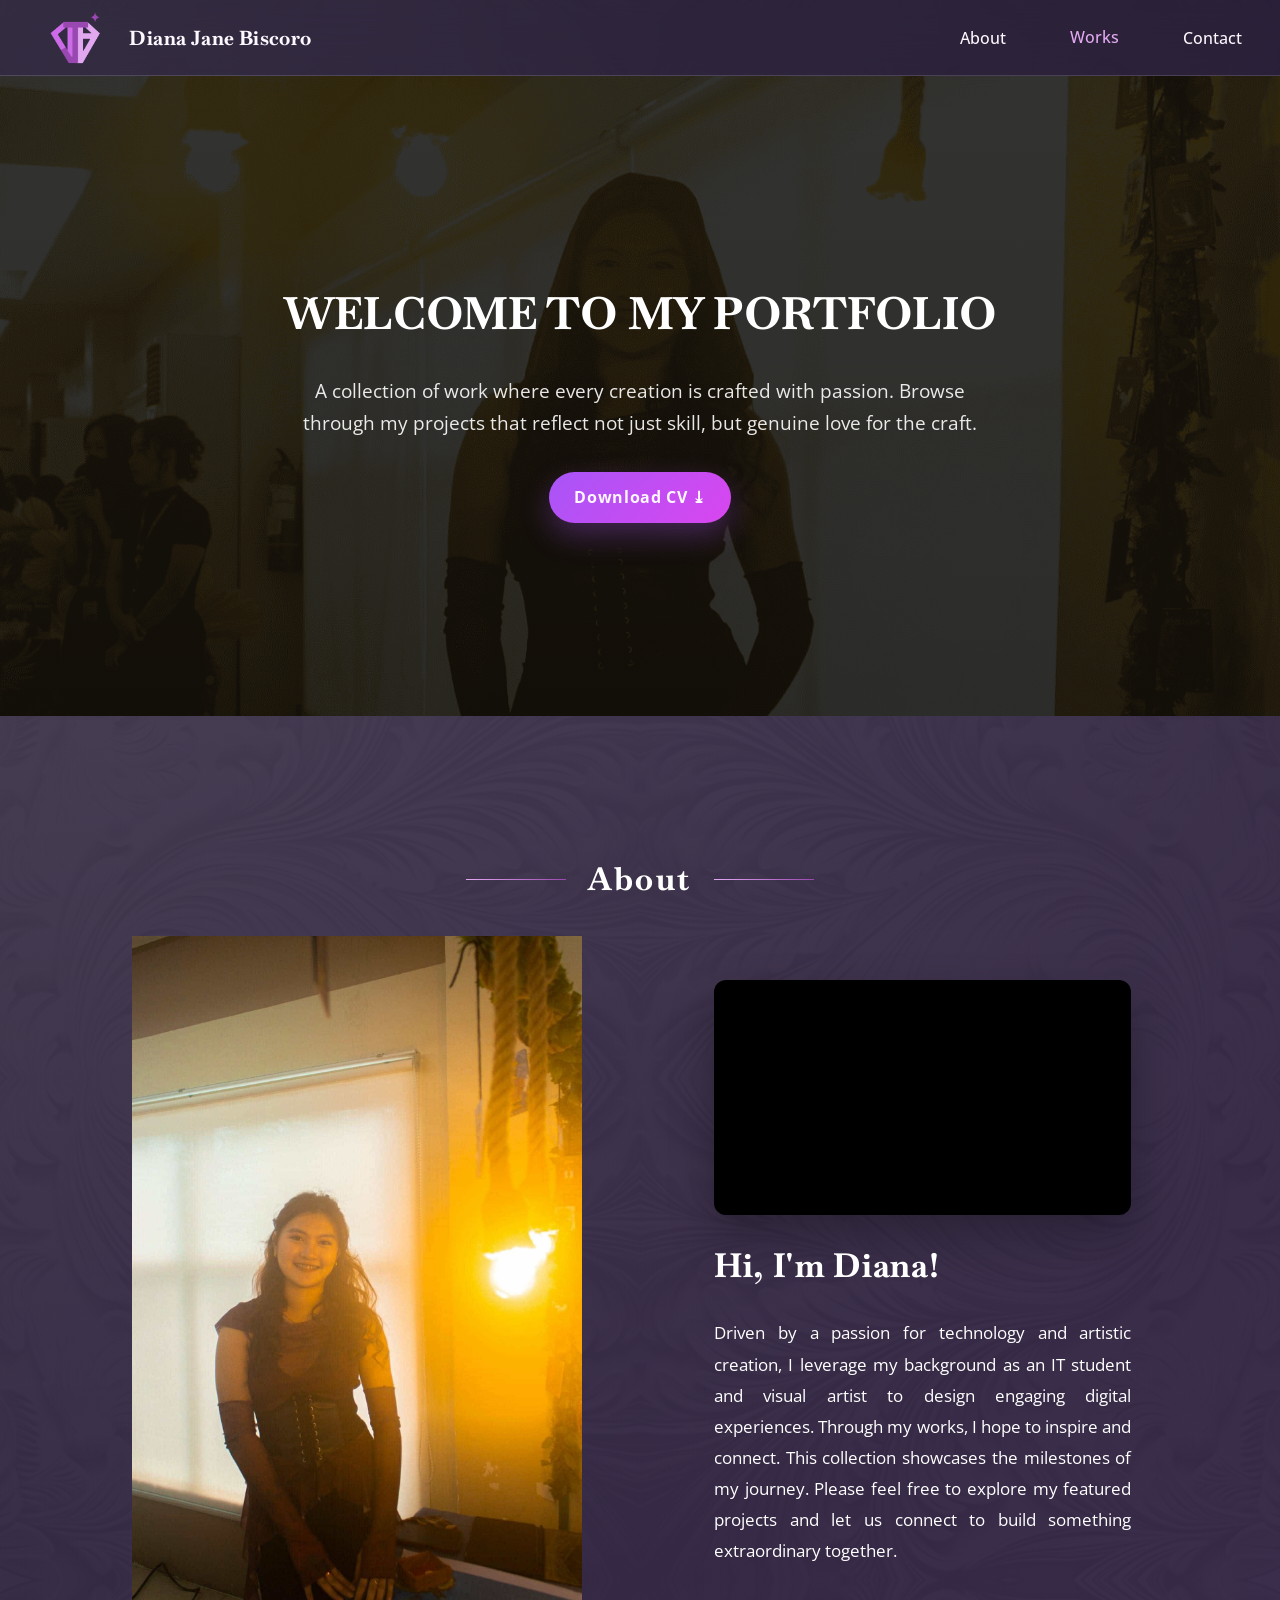
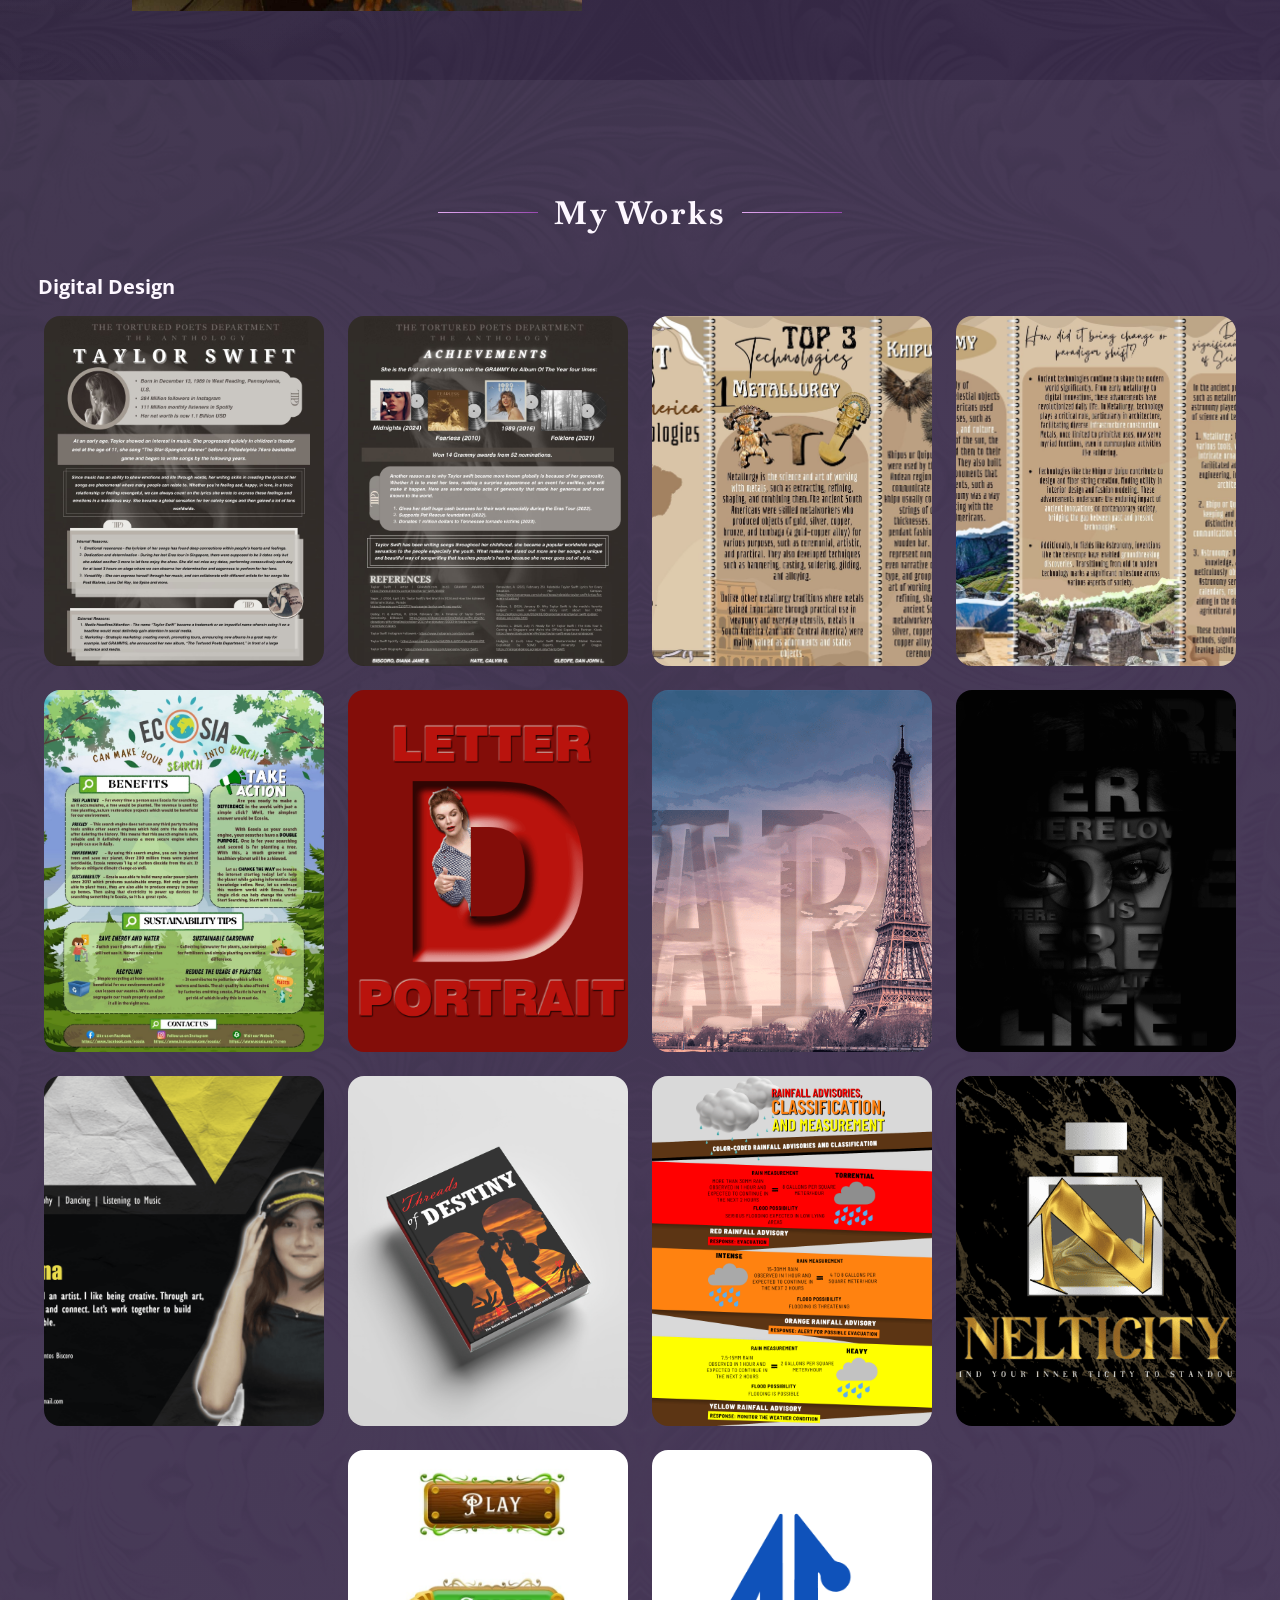
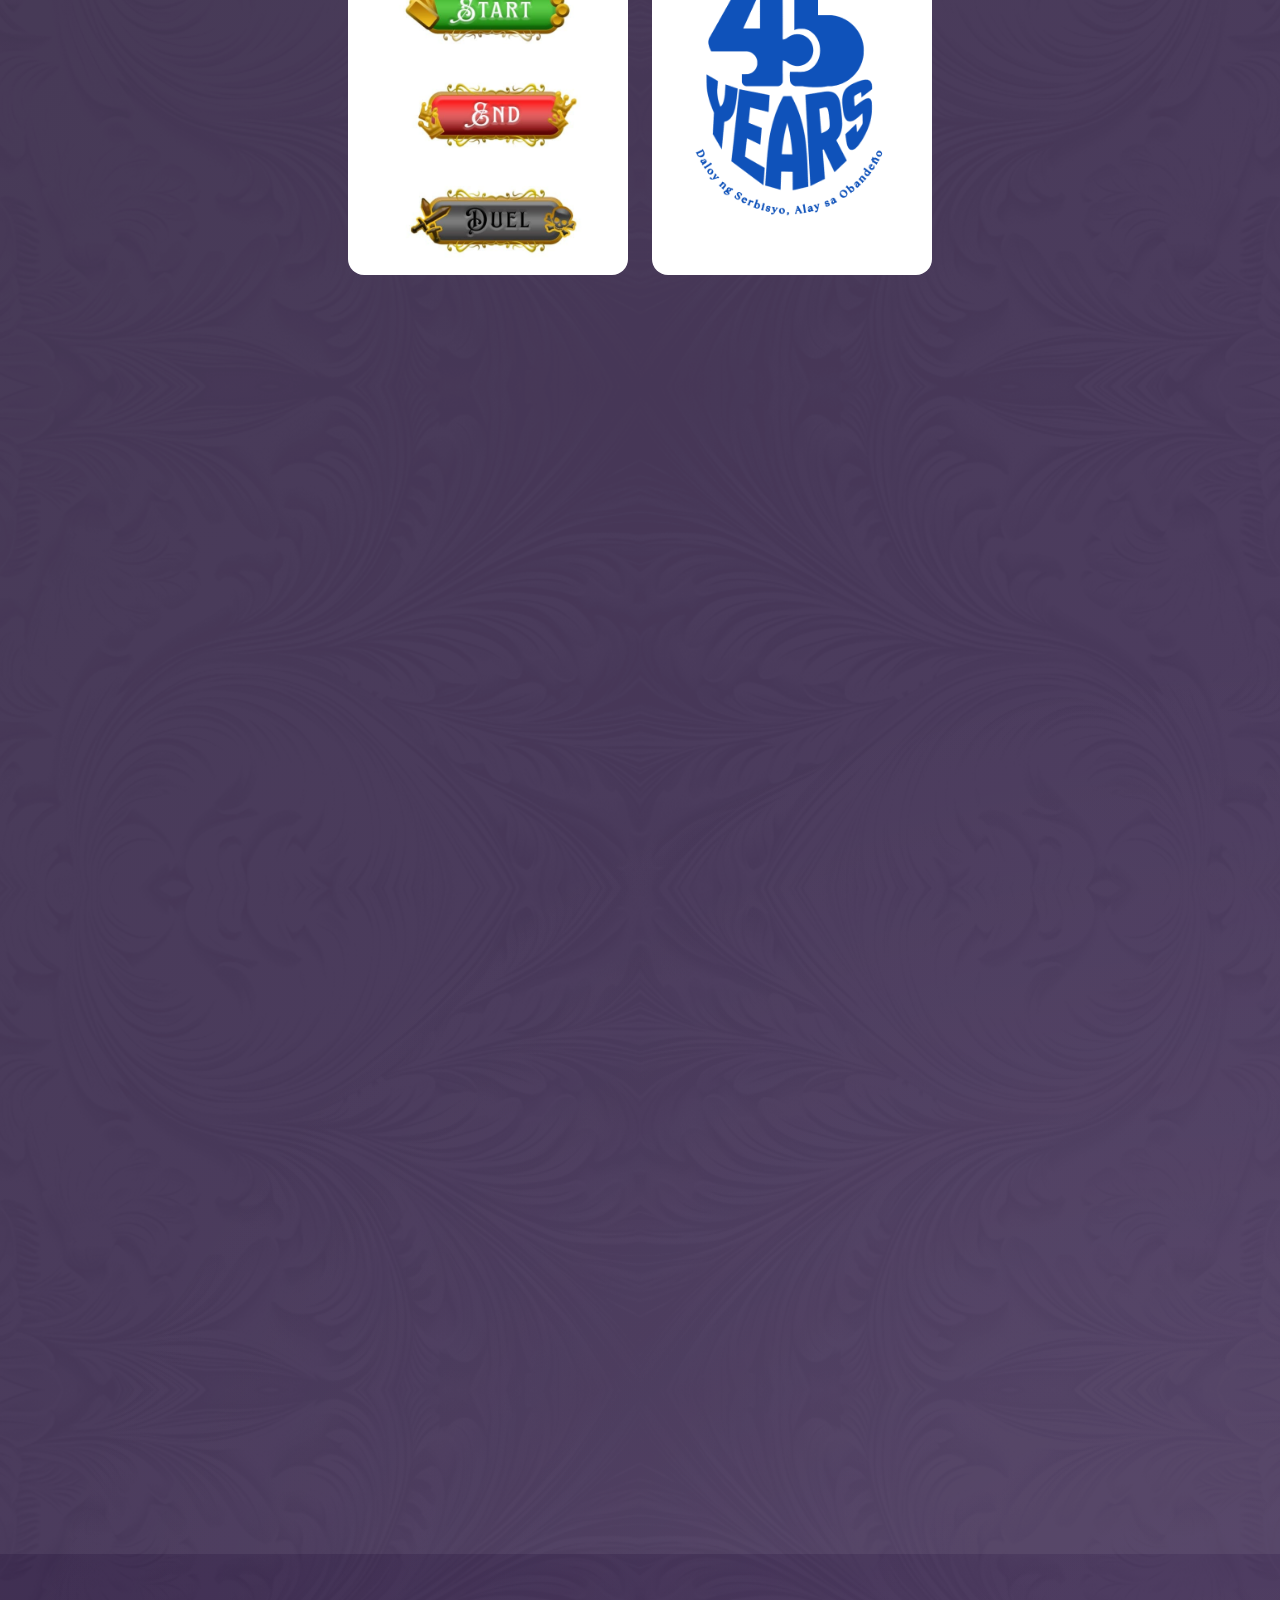
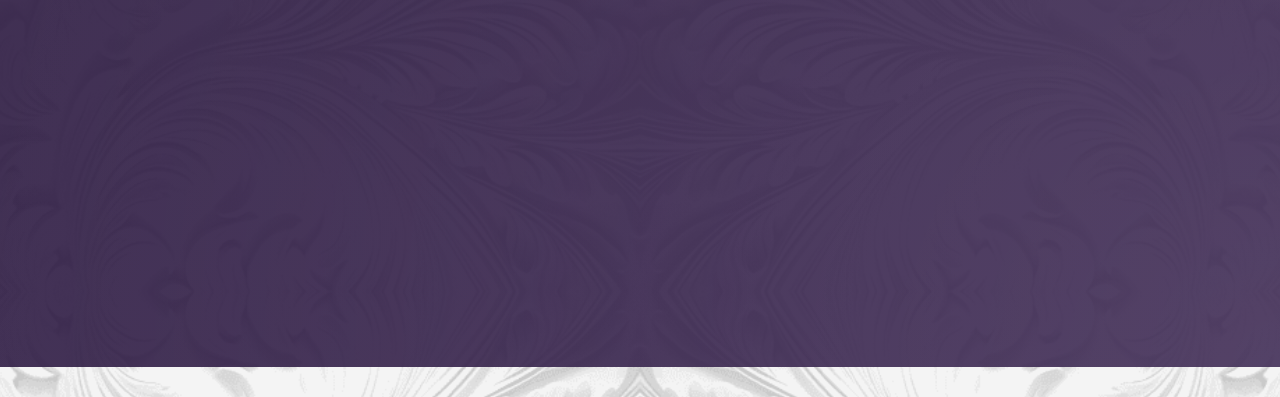
==== index.html @ dc304353 "Publish portfolio website" ====
<!DOCTYPE html>
<html lang="en">
<head>
    <meta charset="UTF-8">
    <meta name="viewport" content="width=device-width, initial-scale=1.0">
    <title>Diana Jane Biscoro | Portfolio</title>
    <link rel="icon" type="image/png" href="image/logo1.png">
    <link rel="stylesheet" href="style.css">
</head>
<body>
    <div class="page-shell" id="top">
        <header class="site-header">
            <div class="brand-wrap">
                <div class="brand-logo">
                    <img src="image/logo1.png" alt="Diana Jane Biscoro">
                </div>
                <div>
                    <div class="brand-name">Diana Jane Biscoro</div>
                </div>
            </div>
            <nav class="site-nav">
                <a href="#about" class="active">About</a>
                <a href="#works">Works</a>
                <a href="#contact">Contact</a>
            </nav>
        </header>

        <main>
            <section class="main reveal" id="home">
                <div class="main-overlay"></div>
                <div class="main-grid">
                    <div class="main-text">
                        <h2>WELCOME TO MY PORTFOLIO</h2>
                        <p>A collection of work where every creation is crafted with passion. Browse through my projects that reflect not just skill, but genuine love for the craft.</p>
                        <a class="cv-button" href="Biscoro_CV.pdf" target="_blank" rel="noopener noreferrer" download>
                            Download CV ⤓
                        </a>
                    </div>
                </div>
            </section>

            <section class="video-feature" aria-label="Featured video" id="about">
                <div class="section-header reveal">
                    <span class="small-line"></span>
                    <h2>About</h2>
                    <span class="small-line"></span>
                </div>

                <div class="about-grid">
                    <div class="about-photo-panel">
                        <img src="image/main.jpg" alt="Diana Jane Biscoro portrait" class="about-portrait reveal">
                    </div>

                    <div class="about-right-panel">
                        <div class="video-wrap reveal">
                            <iframe
                                src="https://www.youtube.com/embed/EqQgEdXjDkQ?si=1Q1gYx9m8xD9JQ5U"
                                title="Featured video"
                                frameborder="0"
                                allow="accelerometer; autoplay; clipboard-write; encrypted-media; gyroscope; picture-in-picture; web-share"
                                referrerpolicy="strict-origin-when-cross-origin"
                                allowfullscreen>
                            </iframe>
                        </div>
                        <h1 class="reveal">Hi, I'm Diana!</h1>
                        <p class="reveal">Driven by a passion for technology and artistic creation, I leverage my background as an IT student and visual artist to design engaging digital experiences. Through my works, I hope to inspire and connect. This collection showcases the milestones of my journey. Please feel free to explore my featured projects and let us connect to build something extraordinary together.</p>
                    </div>
                </div>
            </section>

            <section class="works" id="works">
                <div class="section-header reveal">
                    <span class="small-line"></span>
                    <h2>My Works</h2>
                    <span class="small-line"></span>
                </div>

                <div class="work-category reveal">
                    <div class="category-title">Digital Design</div>
                    <div class="work-grid digital-design-grid">
                        <div class="work-card"><img src="image/gd1.jpg" alt="Digital design project 1" class="portfolio-image"></div>
                        <div class="work-card"><img src="image/gd1.1.jpg" alt="Digital design project 2" class="portfolio-image"></div>
                        <div class="work-card"><img src="image/gd2.jpg" alt="Digital design project 3" class="portfolio-image"></div>
                        <div class="work-card"><img src="image/gd2.1.jpg" alt="Digital design project 4" class="portfolio-image"></div>
                        <div class="work-card"><img src="image/gd3.jpg" alt="Digital design project 5" class="portfolio-image"></div>
                        <div class="work-card"><img src="image/da1.png" alt="Digital design project 6" class="portfolio-image"></div>
                        <div class="work-card"><img src="image/da2.png" alt="Digital design project 7" class="portfolio-image"></div>
                        <div class="work-card"><img src="image/da3.png" alt="Digital design project 8" class="portfolio-image"></div>
                        <div class="work-card"><img src="image/da4.png" alt="Digital design project 9" class="portfolio-image"></div>
                        <div class="work-card"><img src="image/da5.jpg" alt="Digital design project 10" class="portfolio-image"></div>
                        <div class="work-card"><img src="image/dd1.png" alt="Digital design project 10" class="portfolio-image"></div>
                        <div class="work-card"><img src="image/dd2.png" alt="Digital design project 10" class="portfolio-image"></div>
                        <div class="work-card"><img src="image/dd3.jpg" alt="Digital design project 10" class="portfolio-image"></div>
                        <div class="work-card"><img src="image/dd3.1.png" alt="Digital design project 10" class="portfolio-image"></div>
                    </div>
                </div>

                <div class="work-category reveal">
                    <div class="category-title">Digital Drawings</div>
                    <div class="work-grid web-grid">
                            <div class="work-card"><img src="image/dd4.png" alt="Digital drawing 5" class="portfolio-image"></div>
                            <div class="work-card"><img src="image/dd5.png" alt="Digital drawing 6" class="portfolio-image"></div>
                            <div class="work-card"><img src="image/dd6.png" alt="Digital drawing 7" class="portfolio-image"></div>
                    </div>
                </div>

                <div class="work-category reveal">
                    <div class="category-title">3D Modeling</div>
                    <div class="work-grid web-grid">
                        <div class="work-card">
                            <img src="image/3d1.jpg" alt="3D Project 1" class="portfolio-image">
                        </div>
                        <div class="work-card">
                            <img src="image/3d2.jpg" alt="3D Project 2" class="portfolio-image">
                        </div>
                        <div class="work-card">
                            <img src="image/3d3.jpg" alt="3D Project 3" class="portfolio-image">
                        </div>
                        <div class="work-card">
                            <img src="image/3d4.jpg" alt="3D Project 4" class="portfolio-image">
                        </div>
                    </div>
                </div>

                <div class="work-category reveal">
                    <div class="category-title">Web Development</div>
                    <div class="work-grid web-grid web-project-grid">
                        <div class="work-card">
                            <img src="image/wp1.png" alt="Web Project 1" class="portfolio-image">
                        </div>
                        <div class="work-card">
                            <img src="image/wp2.png" alt="Web Project 2" class="portfolio-image">
                        </div>
                        <div class="work-card">
                            <img src="image/wp3.png" alt="Web Project 3" class="portfolio-image">
                        </div>
                    </div>
                </div>
            </section>

            <section class="contact reveal" id="contact">
                <div class="section-header reveal">
                    <span class="small-line"></span>
                    <h2>Contact Me</h2>
                    <span class="small-line"></span>
                </div>
                <p class="contact-intro">Let's collaborate! Reach out and tell me about your vision.</p>
                <div class="social-row">
                    <div class="social-links" aria-label="Social links">
                        <a class="social-link facebook" href="https://www.facebook.com/djane.b.04/" target="_blank" rel="noopener noreferrer">
                            <span class="social-mark" aria-hidden="true">f</span>
                            <span>Facebook</span>
                        </a>
                        <a class="social-link gmail" href="mailto:dianabiscoro11@gmail.com">
                            <img src="image/email-icon.png" alt="">
                            <span>Gmail</span>
                        </a>
                        <a class="social-link linkedin" href="https://www.linkedin.com/in/dianabiscoro11/" target="_blank" rel="noopener noreferrer">
                            <img src="image/linkedin-icon.png" alt="">
                            <span>LinkedIn</span>
                        </a>
                    </div>
                    <a href="#top" class="logo-top-link" aria-label="Back to top">
                        <img src="image/logo2.png" alt="Diana Jane Biscoro">
                    </a>
                </div>
                <footer class="site-footer">Diana Jane Biscoro © 2026</footer>
            </section>
        </main>
    </div>
    <!-- Lightbox modal for project images -->
    <div id="lightbox" class="lightbox" aria-hidden="true">
        <div class="lightbox-backdrop" data-dismiss></div>
        <div class="lightbox-content" role="dialog" aria-modal="true">
            <button class="lightbox-close" aria-label="Close">×</button>
            <div class="lightbox-slides">
                <img src="image/gd1.jpg" id="lightbox-img" class="lightbox-img" alt="Graphic">
            </div>
        </div>
    </div>

    <script src="script.js"></script>
    </body>
</html>
---- style.css ----
@import url('https://fonts.googleapis.com/css2?family=Baskervville:wght@400;700&family=Open+Sans:wght@400;500;600;700&display=swap');

:root {
    --text: #fdf7ff;
    --muted: #e6d8f9;
    --accent: #a855f7;
    --accent-2: #d946ef;
    --purple-light: #e2a9f1;
    --purple-mid: #9948b0;
    --border: rgba(255, 255, 255, 0.14);
}

* {
    box-sizing: border-box;
    margin: 0;
    padding: 0;
}

html {
    font-family: 'Open Sans', 'Segoe UI', sans-serif;
}

body {
    background:
        radial-gradient(circle at top left, rgba(255,255,255,0.14), transparent 32%),
        radial-gradient(circle at bottom right, rgba(255,255,255,0.08), transparent 25%),
        linear-gradient(135deg, rgba(28,17,45,0.76), rgba(56,32,82,0.8)),
        linear-gradient(rgba(0,0,0,0.5), rgba(0,0,0,0.5)),
        url('image/bg_texture_seamless.png') center center / 140% auto;
    background-repeat: no-repeat, no-repeat, no-repeat, no-repeat, repeat;
    color: var(--text);
    width: 100%;
    min-height: 100vh;
    overflow-x: hidden;
    scroll-behavior: smooth;
}

h1, h2, h3, h4, h5, h6,
.brand-name {
    font-family: 'Baskervville', Georgia, serif;
}

.reveal {
    opacity: 0;
    transform: translateY(32px);
    transition: opacity 0.8s ease, transform 0.8s ease;
}

.reveal.visible {
    opacity: 1;
    transform: translateY(0);
}

header.site-header {
    display: flex;
    justify-content: space-between;
    align-items: center;
    width: 100%;
    padding: 0 3%;
    position: sticky;
    top: 0;
    z-index: 10;
    background: rgba(20, 13, 36, 0.45);
    backdrop-filter: blur(16px);
    border-bottom: 1px solid var(--border);
}

.brand-wrap {
    display: flex;
    align-items: center;
    gap: 16px;
    padding: 0;
}

.brand-logo {
    width: 75px;
    height: 75px;
    overflow: hidden;
    display: grid;
    place-items: center;
}

.brand-logo img {
    width: 100%;
    height: 100%;
    object-fit: cover;
    display: block;
}

.brand-name {
    font-size: 1.25rem;
    letter-spacing: 0.02em;
    font-weight: 700;
}

.site-nav {
    display: flex;
    align-items: center;
    gap: 4rem;
}

.site-nav a {
    color: var(--text);
    text-decoration: none;
    font-weight: 500;
    transition: color 0.25s ease, transform 0.25s ease;
}

.site-nav a.active,
.site-nav a:hover,
.site-nav a:focus-visible {
    color: var(--purple-light);
    transform: translateY(-1px);
}

.page-shell {
    width: 100%;
    max-width: 1920px;
    min-height: 1400px;
    margin: 0 auto;
}

.main {
    position: relative;
    min-height: 640px;
    display: flex;
    align-items: center;
    justify-content: center;
    background:
        linear-gradient(rgba(0, 0, 0, 0.38), rgba(0, 0, 0, 0.46)),
        url('image/bg.png') center center / cover no-repeat;
    border: none;
    box-shadow: none;
    overflow: hidden;
}

.main-overlay {
    position: absolute;
    inset: 0;
    background: rgba(0, 0, 0, 0.18);
}

.main-grid {
    position: relative;
    z-index: 1;
    display: grid;
    width: min(100%, 1200px);
    min-height: 640px;
    grid-template-columns: 1fr;
    align-items: center;
    justify-items: center;
    text-align: center;
    padding: 2rem 1.5rem;
}

.main-text {
    position: relative;
    z-index: 1;
    width: min(100%, 900px);
    text-align: center;
}

.main-text h2 {
    font-size: clamp(2.5rem, 3.5vw, 5rem);
    line-height: 2;
    margin: 0;
    color: #ffffff;
    font-weight: 700;
}

.main-text p {
    width: min(100%, 720px);
    font-size: 1.2rem;
    margin: 1rem auto 2rem;
    padding: 0;
    line-height: 1.7;
    text-align: center;
    color: rgba(255,255,255,0.9);
}

.cv-button {
    display: inline-block;
    margin: 0 auto 0;
    padding: 0.9rem 1.6rem;
    border-radius: 999px;
    background: linear-gradient(135deg, var(--accent), var(--accent-2));
    color: var(--text);
    font-weight: 700;
    text-decoration: none;
    letter-spacing: 0.04em;
    box-shadow: 0 12px 30px rgba(168, 85, 247, 0.32);
    transition: transform 0.25s ease, box-shadow 0.25s ease;
}

.cv-button:hover {
    transform: translateY(-2px);
    box-shadow: 0 16px 35px rgba(168, 85, 247, 0.42);
}

.works {
    width: 100%;
    margin: 0;
    padding: 0 clamp(1.5rem, 3vw, 3rem) 3rem;
    background: rgba(255, 255, 255, 0.06);
}

.section-header {
    display: flex;
    align-items: center;
    justify-content: center;
    gap: 16px;
    margin-bottom: 2.5rem;
    padding-top: 7rem;
}

.section-header h2 {
    font-size: 2rem;
    letter-spacing: 0.08em;
}

.small-line {
    display: block;
    width: 100px;
    height: 1px;
    background: linear-gradient(90deg, var(--purple-light), var(--purple-mid));
}

.work-category {
    margin-bottom: 2.75rem;
}

.category-title {
    margin-bottom: 1rem;
    font-size: 1.25rem;
    font-weight: 700;
    color: var(--text);
}

.work-grid {
    display: flex;
    gap: 1rem;
}

.web-grid {
    justify-content: center;
}

.web-project-grid .work-card {
    flex-basis: min(350px, max(320px, 28vw));
    min-height: 197px;
}

.digital-design-grid {
    display: flex;
    flex-wrap: wrap;
    justify-content: center;
    gap: 1.5rem;
    width: min(100%, 1200px);
    margin-inline: auto;
}

.digital-design-grid .work-card {
    flex: 0 1 280px;
    min-height: 158px;
}

.work-card {
    flex: 0 0 min(320px, 78vw);
    min-height: 180px;
    border-radius: 0;
    padding: 0;
    background: transparent;
    border: none;
    color: var(--text);
    display: grid;
    place-items: center;
    text-align: center;
    font-weight: 600;
    overflow: hidden;
    transition: filter 0.25s ease;
}

.work-card:hover {
    filter: drop-shadow(0 10px 16px rgba(0, 0, 0, 0.38));
}

.video-feature {
    width: 100%;
    padding: 2rem clamp(1.25rem, 3vw, 3rem) 4rem;
    background: transparent;
    color: #fff;
    display: flex;
    flex-direction: column;
    align-items: center;
    justify-content: center;
}

.video-feature .section-header {
    display: flex;
    align-items: center;
    justify-content: center;
    gap: 22px;
    width: min(90%, 1200px);
    margin: 0 auto 2rem;
    text-align: center;
}

.video-feature .section-header h2 {
    font-size: 2rem;
    letter-spacing: 0.08em;
    line-height: 1.2;
    margin: 0;
    color: #ffffff;
    font-weight: 700;
}

.video-feature .small-line {
    display: block;
    width: 100px;
    height: 1px;
    background: linear-gradient(90deg, var(--purple-light), var(--purple-mid));
}

.about-grid {
    display: grid;
    grid-template-columns: minmax(200px, 0.9fr) minmax(200px, 0.9fr);
    gap: 3rem;
    width: min(90%, 1200px);
    align-items: center;
}

.about-photo-panel {
    display: flex;
    justify-content: center;
    align-items: center;
}

.about-portrait {
    display: block;
    width: min(100%, 450px);
    height: auto;
    margin: 0;
    border-radius: 0;
    object-fit: cover;
    box-shadow: none;
    transition: filter 0.25s ease;
}

.about-portrait:hover {
    filter: drop-shadow(0 10px 16px rgba(0, 0, 0, 0.38));
}

.about-right-panel {
    padding: 50px;
    display: flex;
    flex-direction: column;
    gap: 2rem;
}

.about-right-panel h1 {
    font-size: clamp(2rem, 2.6vw, 3rem);
    line-height: 1.15;
    margin: 0;
    color: #fff;
    font-weight: 700;
    letter-spacing: 0.02em;
}

.about-right-panel p {
    font-size: 1.08rem;
    line-height: 1.8;
    color: #fff;
    margin: 0;
    text-align: justify;
}

.video-wrap {
    position: relative;
    margin: 0;
    aspect-ratio: 16 / 9;
    border-radius: 12px;
    overflow: hidden;
    background: #000;
    box-shadow: 0 20px 45px rgba(0, 0, 0, 0.28);
    transition: transform 0.35s ease, box-shadow 0.35s ease, opacity 0.8s ease;
}

.video-wrap:hover {
    transform: translateY(-3px) scale(1.01);
    box-shadow: 0 24px 50px rgba(0, 0, 0, 0.35);
}

.video-wrap iframe {
    width: 100%;
    height: 100%;
    border: 0;
    display: block;
}

.portfolio-image {
    width: 100%;
    height: 100%;
    object-fit: cover;
    display: block;
    border-radius: 16px;
    cursor: pointer;
    transition: transform 0.2s ease, filter 0.2s ease;
}

.portfolio-image:hover {
    transform: scale(1.02);
    filter: brightness(1.05);
}

/* Lightbox / Modal styles */
.lightbox {
    position: fixed;
    inset: 0;
    display: none;
    align-items: center;
    justify-content: center;
    z-index: 9999;
}
.lightbox.open { display: flex; }
.lightbox-backdrop {
    position: absolute;
    inset: 0;
    background: rgba(0,0,0,0.7);
}
.lightbox-content {
    position: relative;
    width: min(1000px, 92%);
    max-height: 90vh;
    background: transparent;
    display: flex;
    align-items: center;
}
.lightbox-slides {
    overflow: hidden;
    width: 100%;
    display: flex;
    align-items: center;
    justify-content: center;
}
.lightbox-img {
    width: 100%;
    max-height: 80vh;
    object-fit: contain;
    border-radius: 12px;
    background: #111;
}
.lightbox-close {
    position: relative;
    z-index: 2;
    background: rgba(255,255,255,0.06);
    color: #fff;
    border: none;
    padding: 8px 12px;
    border-radius: 8px;
    cursor: pointer;
    font-size: 1.25rem;
}
.lightbox-close { position: absolute; top: -40px; right: 0; }

.contact {
    margin: 0 3rem 3rem;
    padding: 0 15px;
}

.contact .section-header {
    margin-bottom: 1rem;
}

.contact-intro {
    max-width: 620px;
    margin: 0 auto 2rem;
    color: var(--muted);
    font-size: 1.15rem;
    line-height: 1.6;
    text-align: center;
}

.social-row {
    display: flex;
    align-items: center;
    justify-content: space-between;
    gap: 1.25rem;
    width: min(100%, 1200px);
    margin: 0 auto 2rem;
}

.social-links {
    display: flex;
    flex: 1;
    justify-content: flex-start;
    gap: 1.25rem;
    min-width: 0;
    max-width: 900px;
}

.social-link {
    display: flex;
    flex: 1 1 0;
    align-items: center;
    justify-content: center;
    gap: 0.6rem;
    min-height: 56px;
    padding: 0.55rem 0.8rem;
    border: 2px solid transparent;
    border-radius: 14px;
    font-size: 0.95rem;
    font-weight: 600;
    text-decoration: none;
    transition: transform 0.2s ease, box-shadow 0.2s ease, background-color 0.2s ease;
}

.social-link:hover,
.social-link:focus-visible {
    transform: translateY(-2px);
    box-shadow: 0 8px 20px rgba(0, 0, 0, 0.2);
}

.social-link img {
    width: 22px;
    height: 22px;
    object-fit: contain;
}

.social-link.gmail img,
.social-link.linkedin img {
    filter: brightness(0) saturate(100%) invert(72%) sepia(25%) saturate(1300%) hue-rotate(226deg) brightness(102%) contrast(96%);
}

.logo-top-link img {
    display: block;
    width: 60px;
    max-width: 60px;
    height: 60px;
    object-fit: contain;
    transform: scale(5);
    margin-bottom: 20px;
}

.logo-top-link {
    display: inline-flex;
    flex: 0 0 60px;
    align-items: center;
    justify-content: center;
    text-decoration: none;
    transition: transform 0.2s ease;
}

.logo-top-link:hover,
.logo-top-link:focus-visible {
    transform: translateY(-2px);
}

.social-mark {
    font-family: Arial, sans-serif;
    font-size: 1.5rem;
    font-weight: 700;
    line-height: 1;
}

.social-link.facebook,
.social-link.gmail,
.social-link.linkedin {
    color: var(--purple-light);
    border-color: rgba(168, 85, 247, 0.45);
    background: rgba(168, 85, 247, 0.14);
}

.site-footer {
    margin-top: 1.5rem;
    text-align: center;
    color: rgba(255,255,255,0.6);
}

@media (max-width: 768px) {
    header.site-header {
        gap: 0.75rem;
        padding: 0.35rem 1.5rem;
    }

    .brand-wrap {
        gap: 0.65rem;
    }

    .brand-logo {
        width: 64px;
        height: 64px;
    }

    .brand-name {
        font-size: 1rem;
        white-space: nowrap;
    }

    .site-nav {
        gap: clamp(0.75rem, 2vw, 1.25rem);
        margin-bottom:5px;
    }

    .site-nav a {
        font-size: 0.95rem;
    }

    .about-grid {
        width: 100%;
        grid-template-columns: minmax(0, 0.85fr) minmax(0, 1.15fr);
        gap: 1.5rem;
    }

    .about-portrait {
        width: min(100%, 360px);
    }

    .about-right-panel {
        gap: 1.5rem;
        padding: 1.25rem;
    }

    .web-grid {
        flex-wrap: wrap;
        justify-content: center;
    }

    .web-grid .work-card,
    .web-project-grid .work-card {
        flex-basis: min(320px, 46vw);
        min-height: 180px;
    }

    .contact {
        margin-right: 1.5rem;
        margin-left: 1.5rem;
    }

    .social-row {
        width: 100%;
        gap: 1rem;
    }

    .logo-top-link img {
        margin-bottom: 0;
        transform: scale(1.5);
    }
}

@media (max-width: 480px) {
    .page-shell {
        padding: 0 2%;
    }

    header.site-header {
        padding: 0 1rem;
    }

    .brand-logo {
        width: 50px;
        height: 50px;
    }

    .brand-name {
        font-size: 1rem;
    }

    .site-nav {
        gap: clamp(1.5rem, 8vw, 2rem);
    }

    .site-nav a {
        font-size: 0.9rem;
        margin-bottom:5px;
    }

    .main,
    .main-grid {
        min-height: calc(100svh - 125px);
    }

    .main-grid {
        padding: 1.5rem 1rem;
    }

    .main-text h2 {
        font-size: clamp(1.8rem, 8vw, 2.3rem);
        line-height: 1.25;
    }

    .main-text p {
        font-size: 1rem;
        line-height: 1.6;
    }

    .cv-button {
        padding: 0.75rem 1.15rem;
        font-size: 0.9rem;
    }

    .section-header {
        gap: 0.6rem;
        margin-bottom: 2rem;
        padding-top: 2.5rem;
    }

    .section-header h2,
    .video-feature .section-header h2 {
        font-size: 1.6rem;
    }

    .small-line {
        width: 48px;
    }

    .video-feature {
        padding: 1.5rem 1rem 3rem;
    }

    .video-feature .section-header {
        width: 100%;
        gap: 0.6rem;
    }

    .about-grid {
        grid-template-columns: minmax(0, 1fr);
        gap: 2rem;
    }

    .about-photo-panel {
        width: 100%;
    }

    .about-right-panel {
        gap: 1.25rem;
        padding: 0 0.25rem;
    }

    .about-right-panel h1 {
        font-size: 2rem;
    }

    .about-right-panel p {
        font-size: 1rem;
        line-height: 1.7;
        text-align: left;
    }

    .works {
        padding: 0 1rem 2rem;
    }

    .work-category {
        margin-bottom: 2rem;
    }

    .category-title {
        font-size: 1.1rem;
    }

    .digital-design-grid .work-card {
        flex-basis: min(250px, 78vw);
        min-height: 141px;
    }

    .web-grid .work-card,
    .web-project-grid .work-card {
        flex-basis: min(320px, 82vw);
        min-height: 180px;
    }

    .contact {
        margin: 0 0.75rem 2rem;
        padding: 0;
    }

    .contact-intro {
        font-size: 1rem;
    }

    .social-links {
        justify-content: center;
        gap: 0.6rem;
    }

    .social-link {
        min-height: 48px;
        padding: 0.45rem 0.55rem;
        font-size: 0.85rem;
    }

    .logo-top-link img {
        transform: scale(1.2);
    }

    .site-footer {
        font-size: 0.85rem;
    }
}
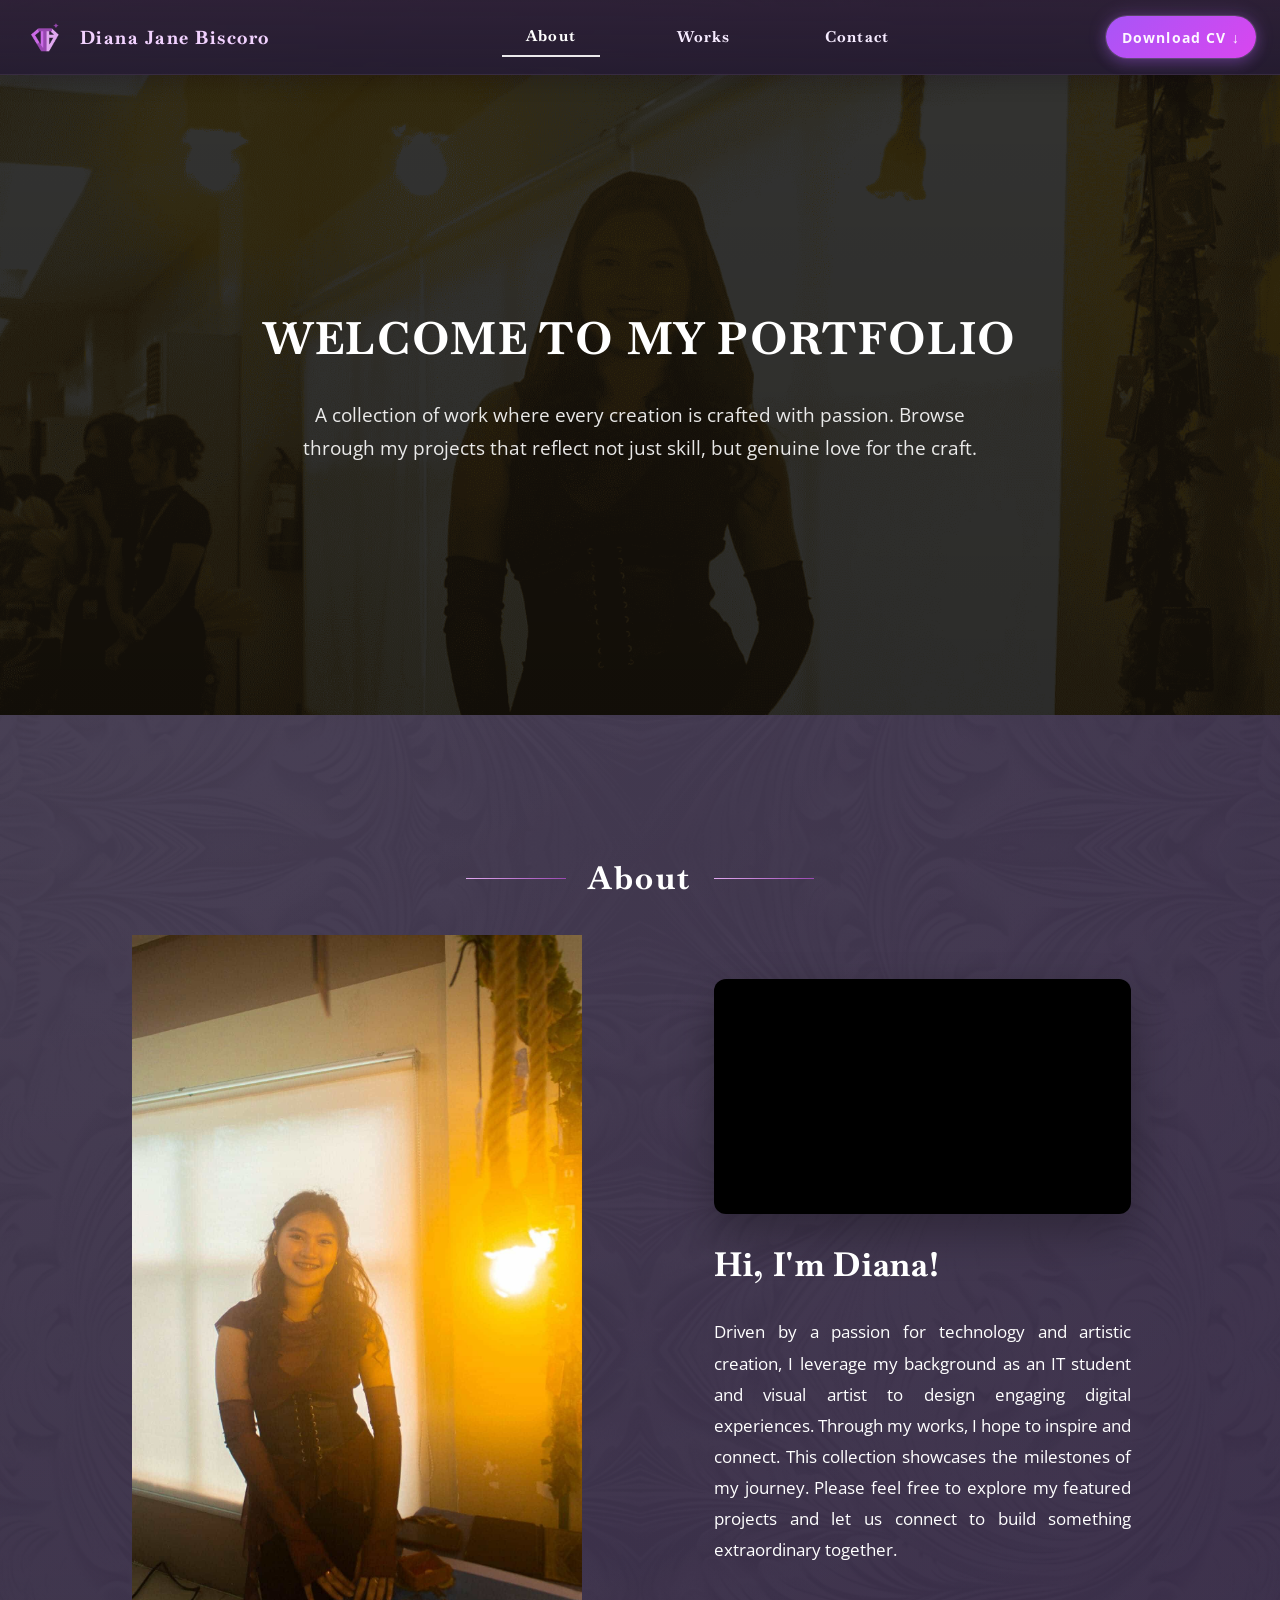
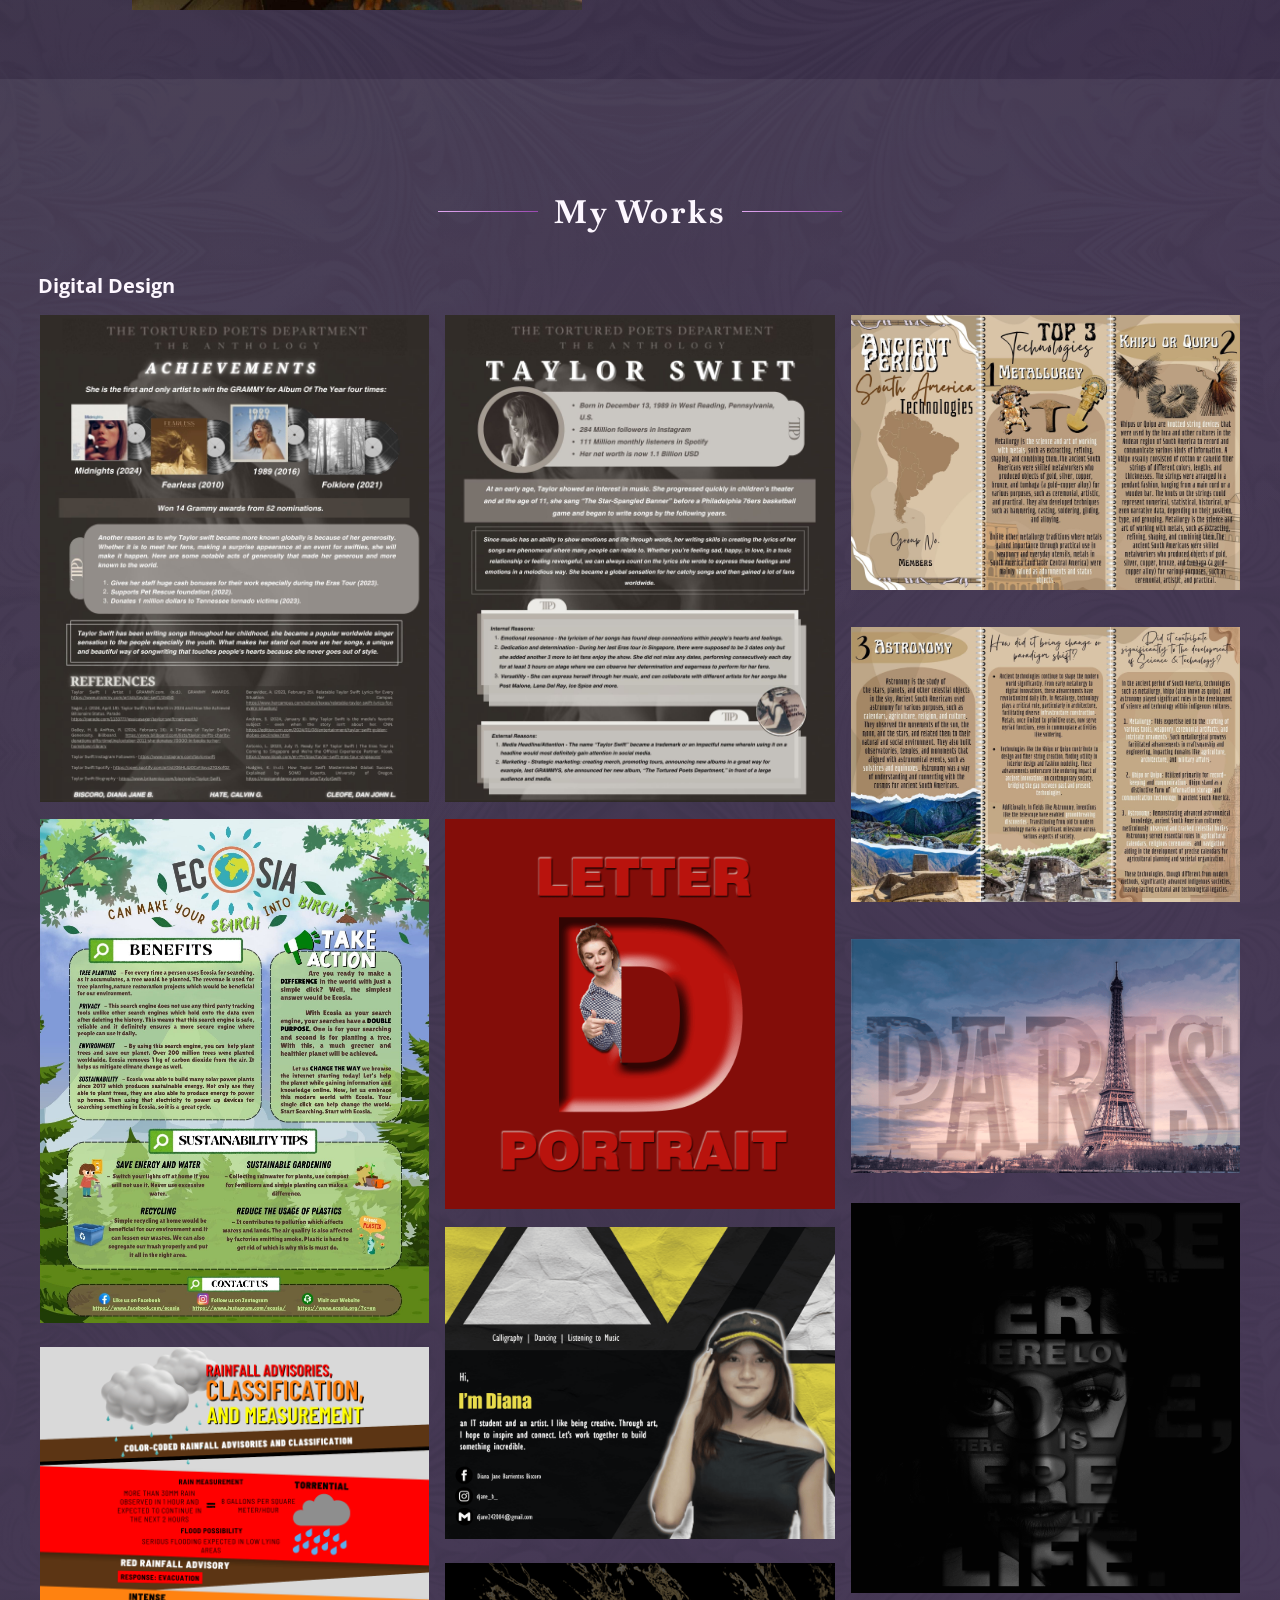
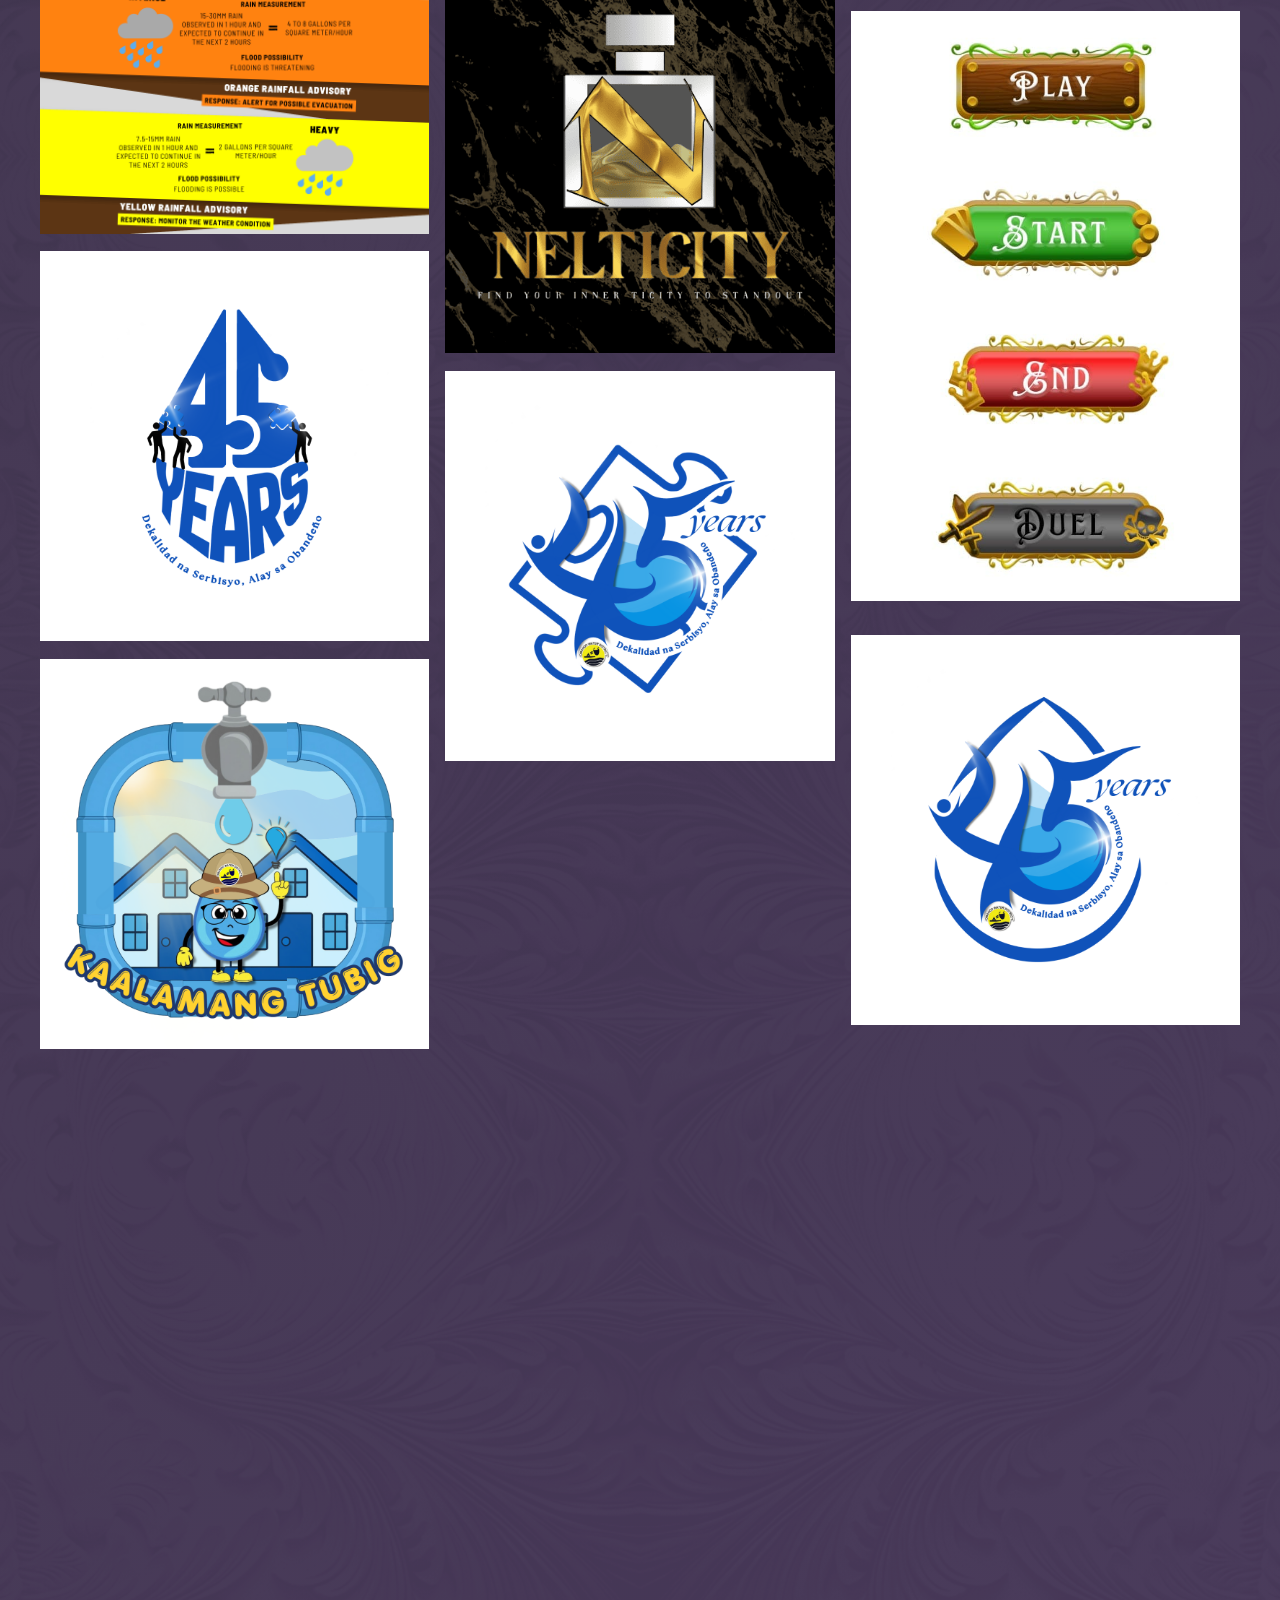
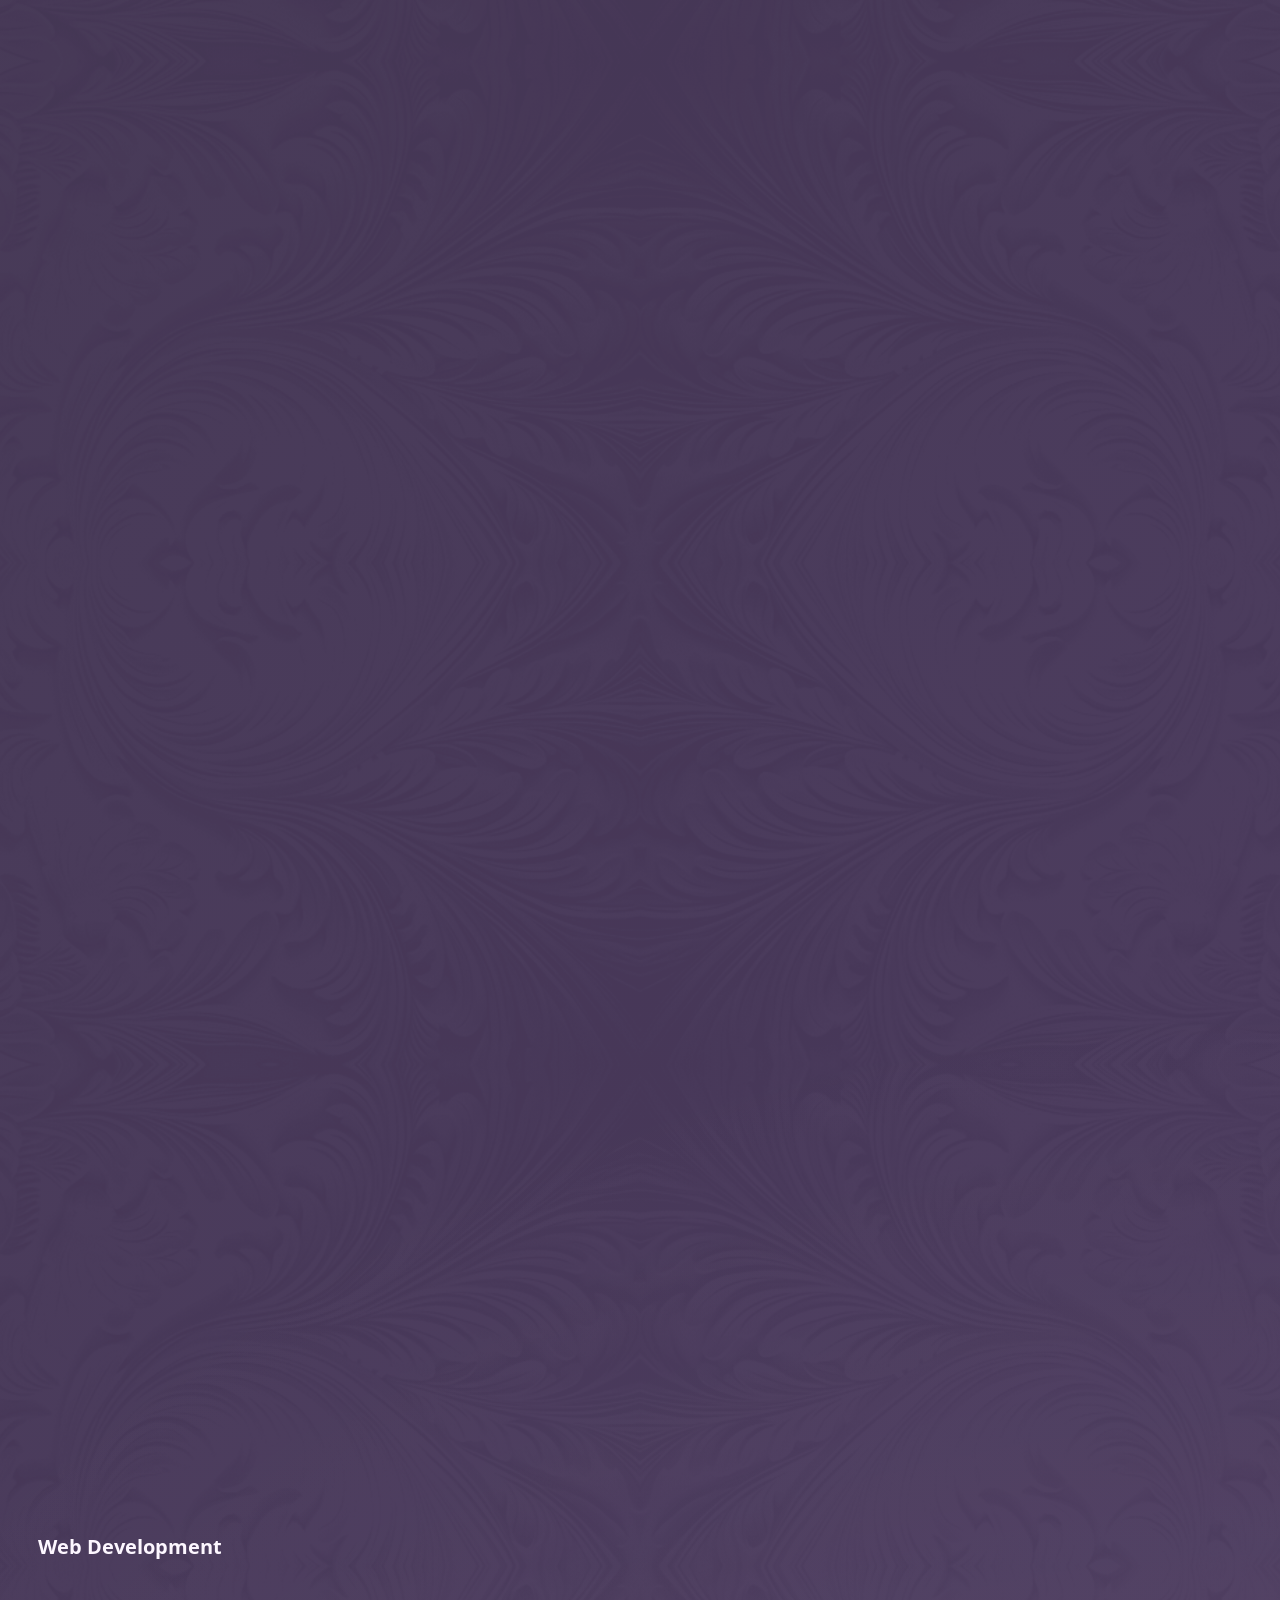
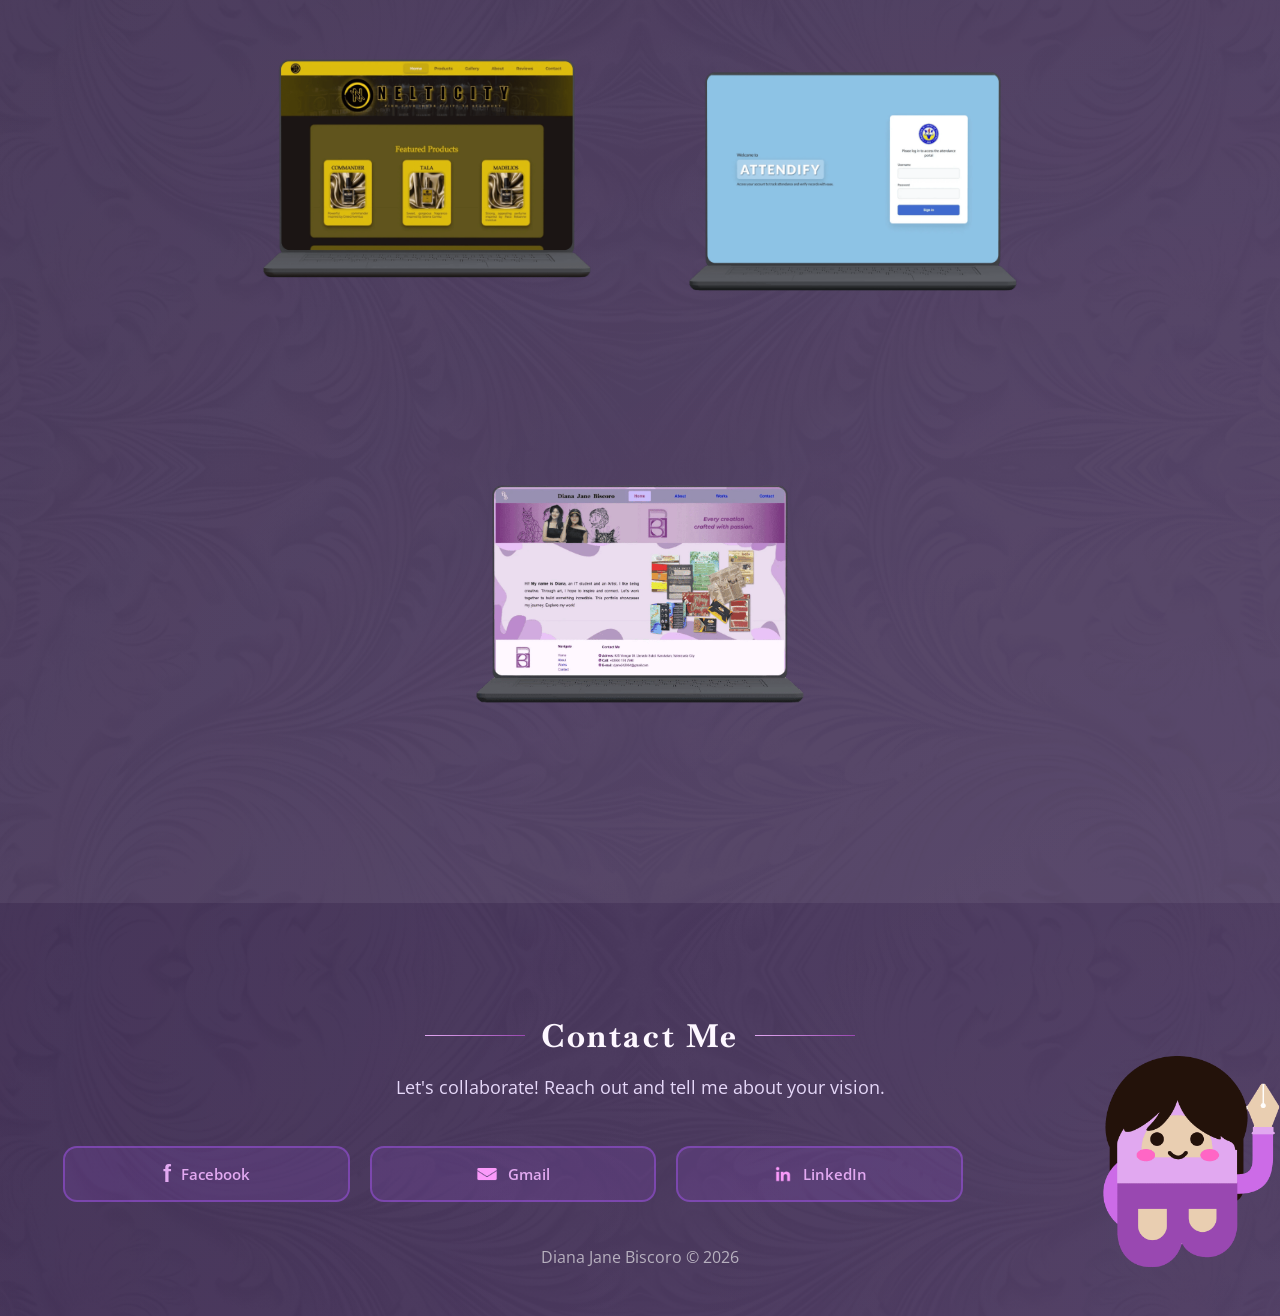
==== commit 8f93b301: "Update portfolio galleries and responsive layout" ====
--- a/index.html
+++ b/index.html
@@ -23,6 +23,9 @@
                 <a href="#works">Works</a>
                 <a href="#contact">Contact</a>
             </nav>
+            <a class="cv-button header-cv-button" href="Biscoro_CV.pdf" target="_blank" rel="noopener noreferrer" download>
+                Download CV ↓
+            </a>
         </header>
 
         <main>
@@ -32,9 +35,6 @@
                     <div class="main-text">
                         <h2>WELCOME TO MY PORTFOLIO</h2>
                         <p>A collection of work where every creation is crafted with passion. Browse through my projects that reflect not just skill, but genuine love for the craft.</p>
-                        <a class="cv-button" href="Biscoro_CV.pdf" target="_blank" rel="noopener noreferrer" download>
-                            Download CV ⤓
-                        </a>
                     </div>
                 </div>
             </section>
@@ -78,35 +78,43 @@
                 <div class="work-category reveal">
                     <div class="category-title">Digital Design</div>
                     <div class="work-grid digital-design-grid">
-                        <div class="work-card"><img src="image/gd1.jpg" alt="Digital design project 1" class="portfolio-image"></div>
-                        <div class="work-card"><img src="image/gd1.1.jpg" alt="Digital design project 2" class="portfolio-image"></div>
-                        <div class="work-card"><img src="image/gd2.jpg" alt="Digital design project 3" class="portfolio-image"></div>
-                        <div class="work-card"><img src="image/gd2.1.jpg" alt="Digital design project 4" class="portfolio-image"></div>
-                        <div class="work-card"><img src="image/gd3.jpg" alt="Digital design project 5" class="portfolio-image"></div>
-                        <div class="work-card"><img src="image/da1.png" alt="Digital design project 6" class="portfolio-image"></div>
-                        <div class="work-card"><img src="image/da2.png" alt="Digital design project 7" class="portfolio-image"></div>
-                        <div class="work-card"><img src="image/da3.png" alt="Digital design project 8" class="portfolio-image"></div>
-                        <div class="work-card"><img src="image/da4.png" alt="Digital design project 9" class="portfolio-image"></div>
-                        <div class="work-card"><img src="image/da5.jpg" alt="Digital design project 10" class="portfolio-image"></div>
-                        <div class="work-card"><img src="image/dd1.png" alt="Digital design project 10" class="portfolio-image"></div>
-                        <div class="work-card"><img src="image/dd2.png" alt="Digital design project 10" class="portfolio-image"></div>
-                        <div class="work-card"><img src="image/dd3.jpg" alt="Digital design project 10" class="portfolio-image"></div>
-                        <div class="work-card"><img src="image/dd3.1.png" alt="Digital design project 10" class="portfolio-image"></div>
+                        <div class="work-card"><img src="image/dde1.jpg" alt="Digital design project 1" class="portfolio-image"></div>
+                        <div class="work-card"><img src="image/dde2.jpg" alt="Digital design project 2" class="portfolio-image"></div>
+                        <div class="work-card"><img src="image/dde3.jpg" alt="Digital design project 3" class="portfolio-image"></div>
+                        <div class="work-card"><img src="image/dde4.jpg" alt="Digital design project 4" class="portfolio-image"></div>
+                        <div class="work-card"><img src="image/dde5.jpg" alt="Digital design project 5" class="portfolio-image"></div>
+                        <div class="work-card"><img src="image/dde6.png" alt="Digital design project 6" class="portfolio-image"></div>
+                        <div class="work-card"><img src="image/dde7.png" alt="Digital design project 7" class="portfolio-image"></div>
+                        <div class="work-card"><img src="image/dde8.png" alt="Digital design project 8" class="portfolio-image"></div>
+                        <div class="work-card"><img src="image/dde9.png" alt="Digital design project 9" class="portfolio-image"></div>
+                        <div class="work-card"><img src="image/dde10.png" alt="Digital design project 10" class="portfolio-image"></div>
+                        <div class="work-card"><img src="image/dde11.png" alt="Digital design project 11" class="portfolio-image"></div>
+                        <div class="work-card"><img src="image/dde12.jpg" alt="Digital design project 12" class="portfolio-image"></div>
+                        <div class="work-card"><img src="image/dde13.png" alt="Digital design project 13" class="portfolio-image"></div>
+                        <div class="work-card"><img src="image/dde14.png" alt="Digital design project 14" class="portfolio-image"></div>
+                        <div class="work-card"><img src="image/dde15.png" alt="Digital design project 15" class="portfolio-image"></div>
+                        <div class="work-card"><img src="image/dde16.png" alt="Digital design project 16" class="portfolio-image"></div>
                     </div>
                 </div>
 
                 <div class="work-category reveal">
                     <div class="category-title">Digital Drawings</div>
-                    <div class="work-grid web-grid">
-                            <div class="work-card"><img src="image/dd4.png" alt="Digital drawing 5" class="portfolio-image"></div>
-                            <div class="work-card"><img src="image/dd5.png" alt="Digital drawing 6" class="portfolio-image"></div>
-                            <div class="work-card"><img src="image/dd6.png" alt="Digital drawing 7" class="portfolio-image"></div>
+                    <div class="work-grid digital-design-grid digital-drawing-grid">
+                            <div class="work-card"><img src="image/ddr1.png" alt="Digital drawing 1" class="portfolio-image"></div>
+                            <div class="work-card"><img src="image/ddr2.png" alt="Digital drawing 2" class="portfolio-image"></div>
+                            <div class="work-card"><img src="image/ddr3.png" alt="Digital drawing 3" class="portfolio-image"></div>
+                            <div class="work-card"><img src="image/ddr4.jpg" alt="Digital drawing 4" class="portfolio-image"></div>
+                            <div class="work-card"><img src="image/ddr5.jpg" alt="Digital drawing 5" class="portfolio-image"></div>
+                            <div class="work-card"><img src="image/ddr6.jpg" alt="Digital drawing 6" class="portfolio-image"></div>
+                            <div class="work-card"><img src="image/ddr7.jpg" alt="Digital drawing 7" class="portfolio-image"></div>
+                            <div class="work-card"><img src="image/ddr8.png" alt="Digital drawing 8" class="portfolio-image"></div>
+                            <div class="work-card"><img src="image/ddr9.jpg" alt="Digital drawing 9" class="portfolio-image"></div>
                     </div>
                 </div>
 
                 <div class="work-category reveal">
                     <div class="category-title">3D Modeling</div>
-                    <div class="work-grid web-grid">
+                    <div class="work-grid digital-design-grid digital-modeling-grid">
                         <div class="work-card">
                             <img src="image/3d1.jpg" alt="3D Project 1" class="portfolio-image">
                         </div>
@@ -118,6 +126,12 @@
                         </div>
                         <div class="work-card">
                             <img src="image/3d4.jpg" alt="3D Project 4" class="portfolio-image">
+                        </div>
+                        <div class="work-card">
+                            <img src="image/3d5.jpg" alt="3D Project 5" class="portfolio-image">
+                        </div>
+                        <div class="work-card">
+                            <img src="image/3d6.jpg" alt="3D Project 6" class="portfolio-image">
                         </div>
                     </div>
                 </div>
@@ -174,7 +188,7 @@
         <div class="lightbox-content" role="dialog" aria-modal="true">
             <button class="lightbox-close" aria-label="Close">×</button>
             <div class="lightbox-slides">
-                <img src="image/gd1.jpg" id="lightbox-img" class="lightbox-img" alt="Graphic">
+                <img src="image/dde1.jpg" id="lightbox-img" class="lightbox-img" alt="Graphic">
             </div>
         </div>
     </div>
--- a/style.css
+++ b/style.css
@@ -52,32 +52,37 @@
 }
 
 header.site-header {
-    display: flex;
-    justify-content: space-between;
-    align-items: center;
-    width: 100%;
-    padding: 0 3%;
+    display: grid;
+    grid-template-columns: 1fr auto 1fr;
+    align-items: center;
+    width: 100%;
+    padding: 1rem 1.5rem;
     position: sticky;
     top: 0;
     z-index: 10;
-    background: rgba(20, 13, 36, 0.45);
-    backdrop-filter: blur(16px);
-    border-bottom: 1px solid var(--border);
+    background: linear-gradient(180deg, rgba(43, 30, 52, 0.92), rgba(32, 23, 43, 0.86));
+    backdrop-filter: blur(10px);
+    -webkit-backdrop-filter: blur(10px);
+    border-bottom: 1px solid rgba(255, 255, 255, 0.05);
+    box-shadow: 0 8px 18px rgba(16, 10, 25, 0.18);
 }
 
 .brand-wrap {
     display: flex;
     align-items: center;
-    gap: 16px;
-    padding: 0;
+    justify-content: flex-start;
+    gap: 14px;
+    min-width: 0;
 }
 
 .brand-logo {
-    width: 75px;
-    height: 75px;
+    width: 42px;
+    height: 42px;
     overflow: hidden;
     display: grid;
     place-items: center;
+    border-radius: 0;
+    background: transparent;
 }
 
 .brand-logo img {
@@ -88,29 +93,87 @@
 }
 
 .brand-name {
-    font-size: 1.25rem;
-    letter-spacing: 0.02em;
+    font-size: clamp(1.1rem, 1.45vw, 1.6rem);
+    letter-spacing: 0.08em;
     font-weight: 700;
+    color: #f2d2ff;
+    font-family: 'Baskervville', Georgia, serif;
+    line-height: 1.2;
+    white-space: nowrap;
 }
 
 .site-nav {
     display: flex;
     align-items: center;
-    gap: 4rem;
+    justify-content: center;
+    gap: clamp(0.8rem, 1.8vw, 1.6rem);
+    width: auto;
+    flex-wrap: nowrap;
+    justify-self: center;
+    transform: translateX(clamp(48px, 5vw, 64px));
 }
 
 .site-nav a {
+    position: relative;
+    min-width: 130px;
+    padding: 0.5rem 0.3rem;
+    border-radius: 0;
+    background: transparent;
+    color: #f6ebff;
+    text-decoration: none;
+    font-family: 'Baskervville', Georgia, serif;
+    font-size: clamp(0.9rem, 1.2vw, 1.2rem);
+    font-weight: 700;
+    line-height: 1.2;
+    letter-spacing: 0.08em;
+    text-align: center;
+    transition: color 0.2s ease, transform 0.2s ease;
+    box-shadow: none;
+}
+
+.cv-button.header-cv-button {
+    min-width: unset;
+    margin: 0;
+    height: 42px;
+    min-height: 42px;
+    padding: 0.5rem 1rem;
+    border-radius: 999px;
+    background: linear-gradient(135deg, var(--accent), var(--accent-2));
     color: var(--text);
-    text-decoration: none;
-    font-weight: 500;
-    transition: color 0.25s ease, transform 0.25s ease;
+    font-size: 0.9rem;
+    letter-spacing: 0.08em;
+    box-shadow: 0 0 0 1px rgba(255,255,255,0.12), 0 5px 14px rgba(168, 85, 247, 0.22), 0 0 18px rgba(196, 125, 255, 0.26);
+    justify-self: end;
+    display: inline-flex;
+    align-items: center;
+    justify-content: center;
+}
+
+.site-nav a::after {
+    content: "";
+    position: absolute;
+    left: 12%;
+    right: 12%;
+    bottom: -4px;
+    height: 2px;
+    background: rgba(255, 255, 255, 0.9);
+    transform: scaleX(0);
+    transform-origin: center;
+    transition: transform 0.2s ease;
 }
 
 .site-nav a.active,
 .site-nav a:hover,
 .site-nav a:focus-visible {
-    color: var(--purple-light);
+    color: #ffffff;
     transform: translateY(-1px);
+    box-shadow: none;
+}
+
+.site-nav a.active::after,
+.site-nav a:hover::after,
+.site-nav a:focus-visible::after {
+    transform: scaleX(1);
 }
 
 .page-shell {
@@ -163,6 +226,7 @@
 .main-text h2 {
     font-size: clamp(2.5rem, 3.5vw, 5rem);
     line-height: 2;
+    letter-spacing: 0.04em;
     margin: 0;
     color: #ffffff;
     font-weight: 700;
@@ -180,7 +244,7 @@
 
 .cv-button {
     display: inline-block;
-    margin: 0 auto 0;
+    margin: 0;
     padding: 0.9rem 1.6rem;
     border-radius: 999px;
     background: linear-gradient(135deg, var(--accent), var(--accent-2));
@@ -190,11 +254,16 @@
     letter-spacing: 0.04em;
     box-shadow: 0 12px 30px rgba(168, 85, 247, 0.32);
     transition: transform 0.25s ease, box-shadow 0.25s ease;
+    justify-self: end;
 }
 
 .cv-button:hover {
     transform: translateY(-2px);
     box-shadow: 0 16px 35px rgba(168, 85, 247, 0.42);
+}
+
+.cv-button.header-cv-button:hover {
+    box-shadow: 0 0 0 1px rgba(255,255,255,0.18), 0 9px 18px rgba(168, 85, 247, 0.32), 0 0 22px rgba(196, 125, 255, 0.38);
 }
 
 .works {
@@ -238,30 +307,40 @@
 
 .work-grid {
     display: flex;
+    flex-wrap: wrap;
     gap: 1rem;
 }
 
 .web-grid {
     justify-content: center;
+    align-items: stretch;
 }
 
 .web-project-grid .work-card {
-    flex-basis: min(350px, max(320px, 28vw));
-    min-height: 197px;
-}
-
-.digital-design-grid {
-    display: flex;
-    flex-wrap: wrap;
-    justify-content: center;
-    gap: 1.5rem;
+    flex-basis: min(430px, max(360px, 32vw));
+    min-height: 240px;
+}
+
+.digital-design-grid,
+.digital-drawing-grid,
+.digital-modeling-grid {
+    display: grid;
+    grid-template-columns: repeat(3, minmax(0, 1fr));
+    grid-auto-rows: 8px;
+    grid-auto-flow: dense;
+    gap: 1rem;
     width: min(100%, 1200px);
     margin-inline: auto;
 }
 
-.digital-design-grid .work-card {
-    flex: 0 1 280px;
-    min-height: 158px;
+.digital-design-grid .work-card,
+.digital-drawing-grid .work-card,
+.digital-modeling-grid .work-card {
+    display: block;
+    width: 100%;
+    min-height: 0;
+    height: auto;
+    overflow: visible;
 }
 
 .work-card {
@@ -407,6 +486,12 @@
     transition: transform 0.2s ease, filter 0.2s ease;
 }
 
+.digital-design-grid .portfolio-image,
+.web-grid .portfolio-image {
+    height: auto;
+    border-radius: 0;
+}
+
 .portfolio-image:hover {
     transform: scale(1.02);
     filter: brightness(1.05);
@@ -577,32 +662,58 @@
 }
 
 @media (max-width: 768px) {
+    .digital-design-grid {
+        grid-template-columns: repeat(2, minmax(0, 1fr));
+    }
+
     header.site-header {
-        gap: 0.75rem;
-        padding: 0.35rem 1.5rem;
+        grid-template-columns: auto 1fr auto;
+        align-items: center;
+        row-gap: 0.25rem;
+        padding: 0.9rem 1.5rem 0.8rem;
     }
 
     .brand-wrap {
-        gap: 0.65rem;
+        gap: 0.9rem;
     }
 
     .brand-logo {
-        width: 64px;
-        height: 64px;
+        width: 58px;
+        height: 58px;
     }
 
     .brand-name {
-        font-size: 1rem;
+        font-size: clamp(1.5rem, 2.8vw, 2.2rem);
         white-space: nowrap;
     }
 
     .site-nav {
-        gap: clamp(0.75rem, 2vw, 1.25rem);
-        margin-bottom:5px;
+        gap: clamp(1.5rem, 3vw, 2.5rem);
+        grid-column: 1 / -1;
+        justify-self: center;
+        transform: none;
+        margin-top: 0.2rem;
     }
 
     .site-nav a {
-        font-size: 0.95rem;
+        min-width: 110px;
+        font-size: clamp(1.15rem, 2.4vw, 1.7rem);
+        padding: 0.4rem 0.2rem;
+    }
+
+    .site-nav a::after {
+        left: 10%;
+        right: 10%;
+        bottom: -6px;
+    }
+
+    .header-cv-button {
+        grid-column: 3;
+        grid-row: 1;
+        justify-self: end;
+        height: 52px;
+        padding: 0.7rem 1rem;
+        font-size: 1.1rem;
     }
 
     .about-grid {
@@ -620,6 +731,14 @@
         padding: 1.25rem;
     }
 
+    .about-right-panel h1 {
+        text-align: center;
+    }
+
+    .about-right-panel p {
+        text-align: justify;
+    }
+
     .web-grid {
         flex-wrap: wrap;
         justify-content: center;
@@ -648,30 +767,59 @@
 }
 
 @media (max-width: 480px) {
+    .digital-design-grid {
+        grid-template-columns: 1fr;
+    }
+
     .page-shell {
         padding: 0 2%;
     }
 
     header.site-header {
-        padding: 0 1rem;
+        grid-template-columns: minmax(0, 1fr);
+        row-gap: 0.8rem;
+        padding: 1rem 1rem 2rem;
+    }
+
+    .brand-wrap {
+        grid-column: 1;
+        grid-row: 1;
+        justify-self: center;
     }
 
     .brand-logo {
-        width: 50px;
-        height: 50px;
+        width: 58px;
+        height: 58px;
     }
 
     .brand-name {
-        font-size: 1rem;
+        font-size: clamp(1.2rem, 5vw, 1.8rem);
     }
 
     .site-nav {
-        gap: clamp(1.5rem, 8vw, 2rem);
+        grid-column: 1;
+        grid-row: 3;
+        flex-direction: column;
+        gap: 1rem;
+        margin-top: 0.25rem;
     }
 
     .site-nav a {
-        font-size: 0.9rem;
-        margin-bottom:5px;
+        min-width: auto;
+        min-width: 160px;
+        padding: 0.4rem 0.2rem;
+        font-size: 1.1rem;
+        margin-bottom: 0;
+    }
+
+    .header-cv-button {
+        grid-column: 1;
+        grid-row: 2;
+        margin-top: 0.1rem;
+    }
+
+    .cv-button.header-cv-button {
+        justify-self: center;
     }
 
     .main,
@@ -743,7 +891,7 @@
     .about-right-panel p {
         font-size: 1rem;
         line-height: 1.7;
-        text-align: left;
+        text-align: justify;
     }
 
     .works {
@@ -759,8 +907,7 @@
     }
 
     .digital-design-grid .work-card {
-        flex-basis: min(250px, 78vw);
-        min-height: 141px;
+        min-height: 0;
     }
 
     .web-grid .work-card,
@@ -778,19 +925,32 @@
         font-size: 1rem;
     }
 
+    .social-row {
+        flex-direction: column;
+        justify-content: center;
+        align-items: center;
+        gap: 1.5rem;
+    }
+
     .social-links {
+        flex-direction: column;
+        align-items: center;
         justify-content: center;
-        gap: 0.6rem;
+        gap: 2rem;
+        width: 100%;
+        flex: none;
     }
 
     .social-link {
-        min-height: 48px;
-        padding: 0.45rem 0.55rem;
-        font-size: 0.85rem;
+        flex: none;
+        width: 150px;
+        min-height: 62px;
+        padding: 0.6rem 0.8rem;
+        font-size: 0.95rem;
     }
 
     .logo-top-link img {
-        transform: scale(1.2);
+        transform: scale(1.8);
     }
 
     .site-footer {
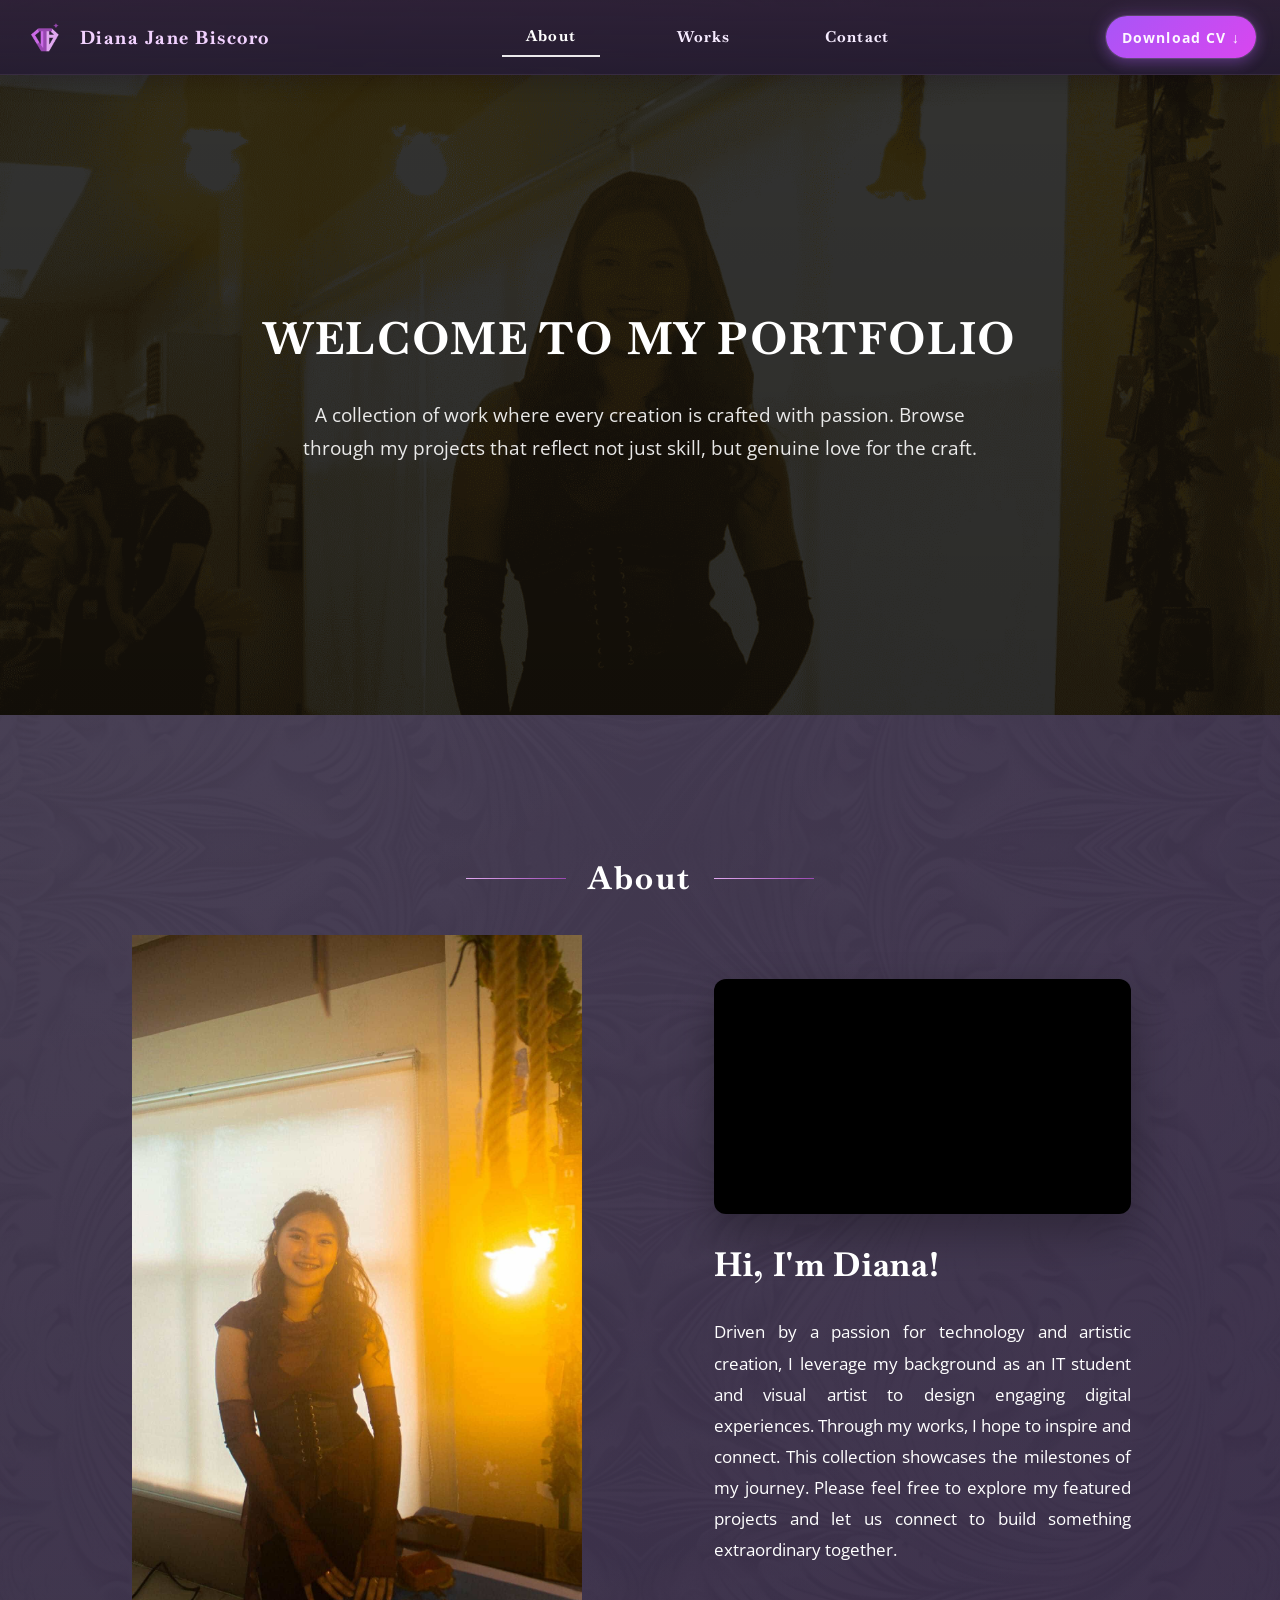
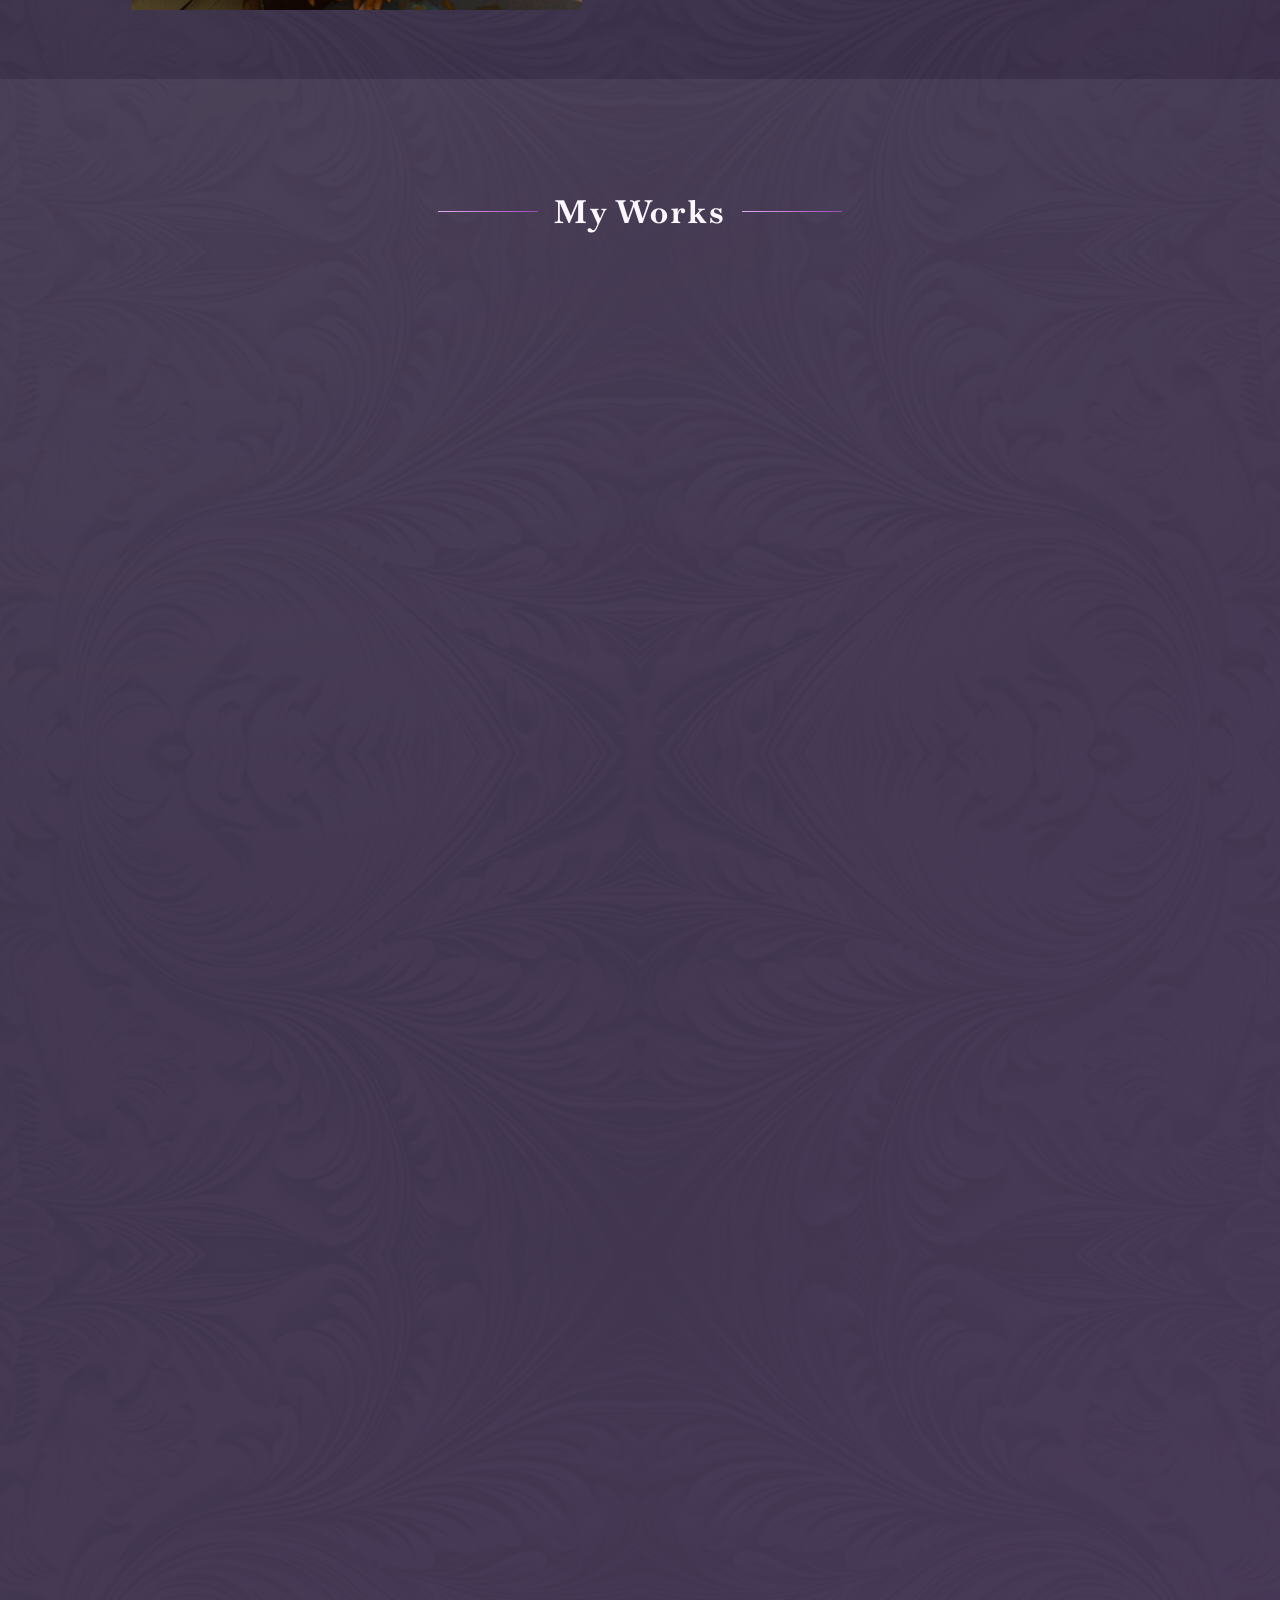
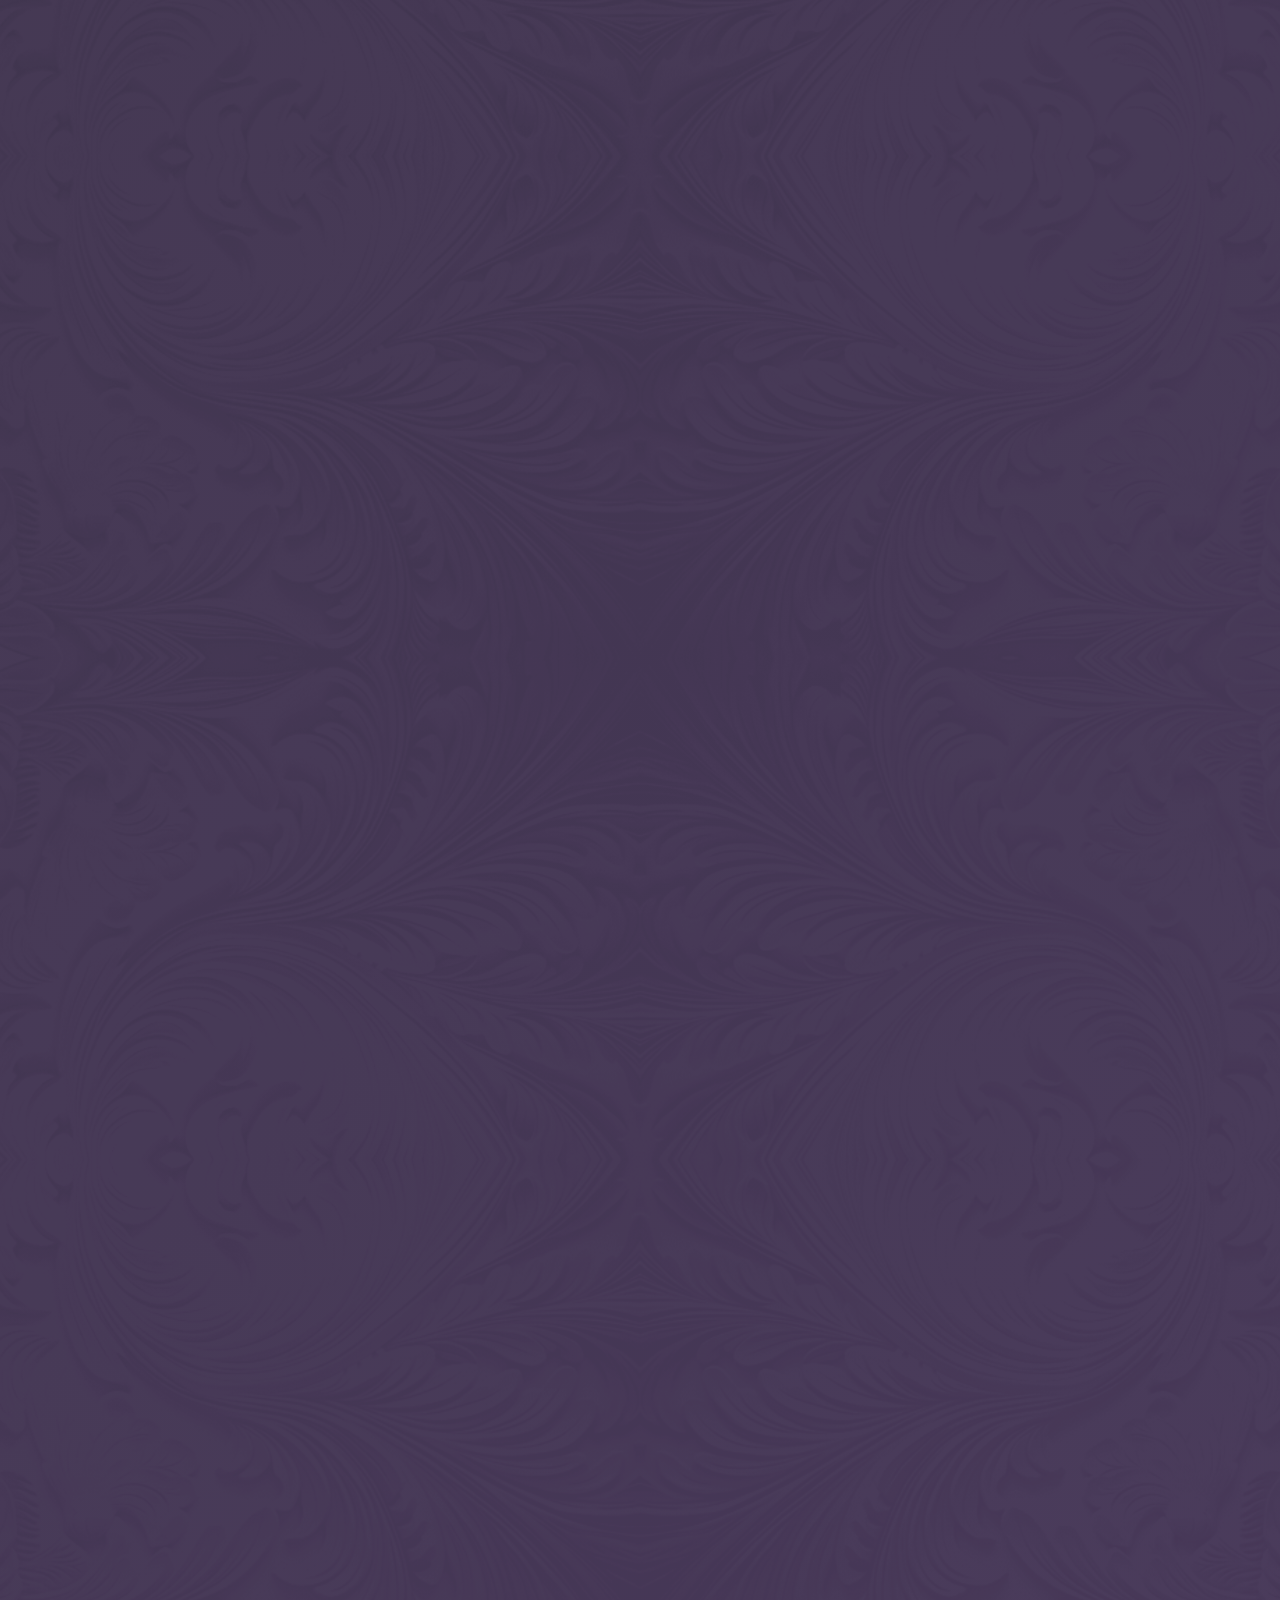
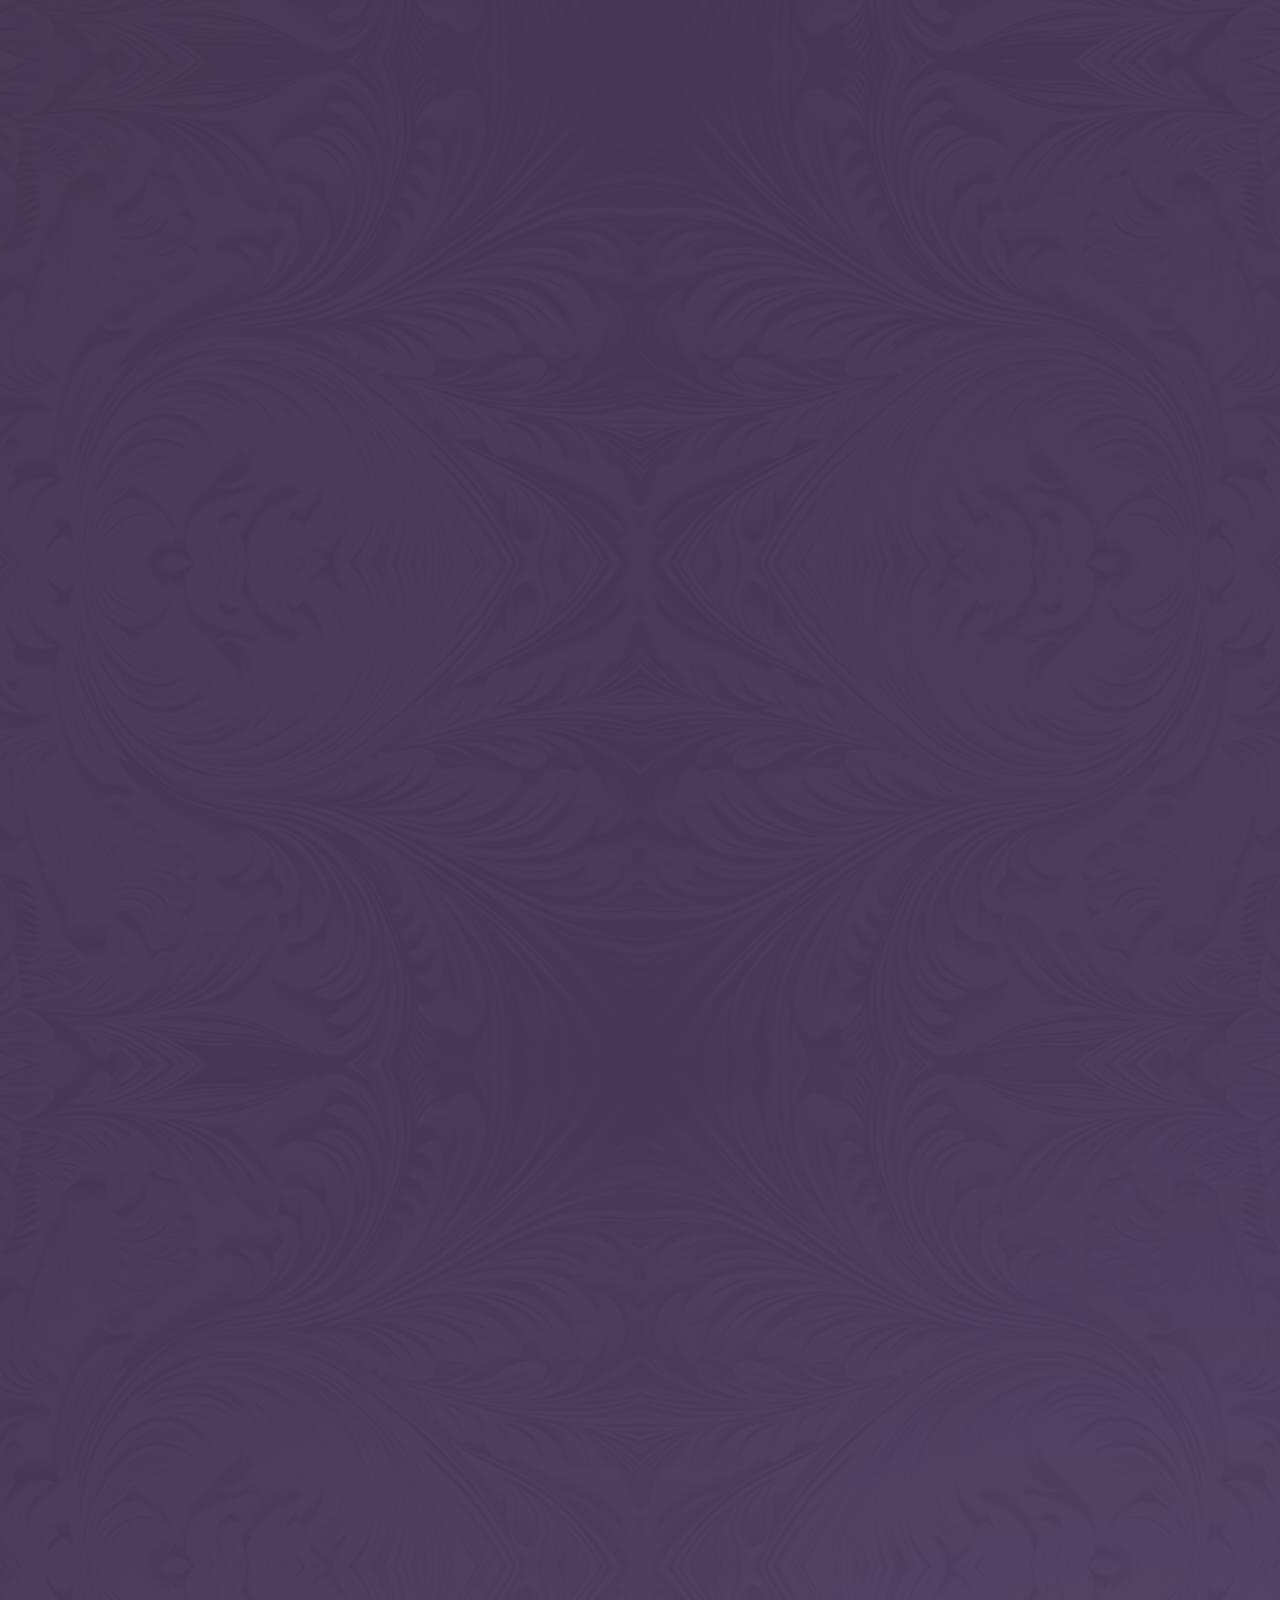
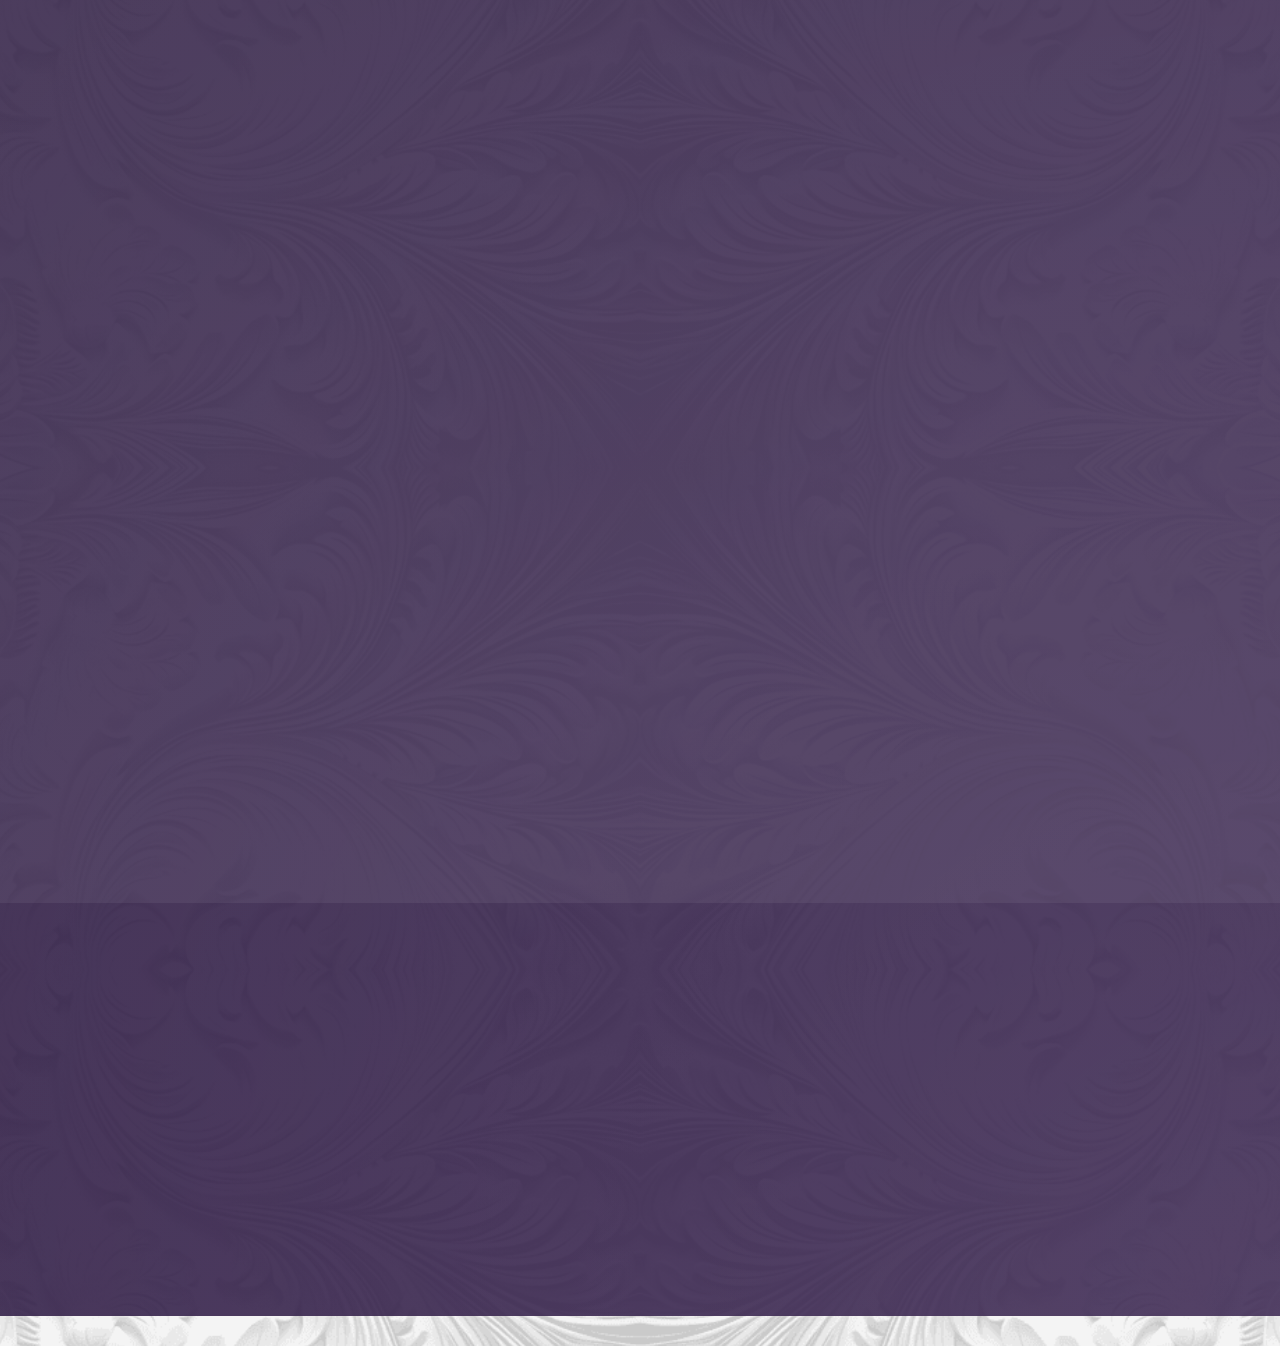
==== commit f2581c34: "Add mobile navigation menu" ====
--- a/index.html
+++ b/index.html
@@ -18,7 +18,10 @@
                     <div class="brand-name">Diana Jane Biscoro</div>
                 </div>
             </div>
-            <nav class="site-nav">
+            <button class="nav-toggle" type="button" aria-label="Open navigation" aria-controls="site-navigation" aria-expanded="false">
+                <span class="nav-toggle-icon" aria-hidden="true"><span></span><span></span><span></span></span>
+            </button>
+            <nav class="site-nav" id="site-navigation">
                 <a href="#about" class="active">About</a>
                 <a href="#works">Works</a>
                 <a href="#contact">Contact</a>
--- a/style.css
+++ b/style.css
@@ -100,6 +100,35 @@
     font-family: 'Baskervville', Georgia, serif;
     line-height: 1.2;
     white-space: nowrap;
+}
+
+.nav-toggle {
+    display: none;
+    align-items: center;
+    justify-content: center;
+    width: 48px;
+    height: 48px;
+    padding: 0;
+    border: 1px solid rgba(255, 255, 255, 0.18);
+    border-radius: 8px;
+    background: rgba(255, 255, 255, 0.06);
+    color: var(--text);
+    cursor: pointer;
+}
+
+.nav-toggle-icon {
+    display: flex;
+    flex-direction: column;
+    gap: 5px;
+    width: 22px;
+}
+
+.nav-toggle-icon span {
+    width: 100%;
+    height: 2px;
+    border-radius: 2px;
+    background: currentColor;
+    transition: transform 0.2s ease, opacity 0.2s ease;
 }
 
 .site-nav {
@@ -796,12 +825,36 @@
         font-size: clamp(1.2rem, 5vw, 1.8rem);
     }
 
+    .nav-toggle {
+        display: inline-flex;
+        grid-column: 1;
+        grid-row: 3;
+        justify-self: center;
+    }
+
+    .site-header.nav-open .nav-toggle-icon span:first-child {
+        transform: translateY(7px) rotate(45deg);
+    }
+
+    .site-header.nav-open .nav-toggle-icon span:nth-child(2) {
+        opacity: 0;
+    }
+
+    .site-header.nav-open .nav-toggle-icon span:last-child {
+        transform: translateY(-7px) rotate(-45deg);
+    }
+
     .site-nav {
         grid-column: 1;
-        grid-row: 3;
+        grid-row: 4;
+        display: none;
         flex-direction: column;
         gap: 1rem;
         margin-top: 0.25rem;
+    }
+
+    .site-header.nav-open .site-nav {
+        display: flex;
     }
 
     .site-nav a {
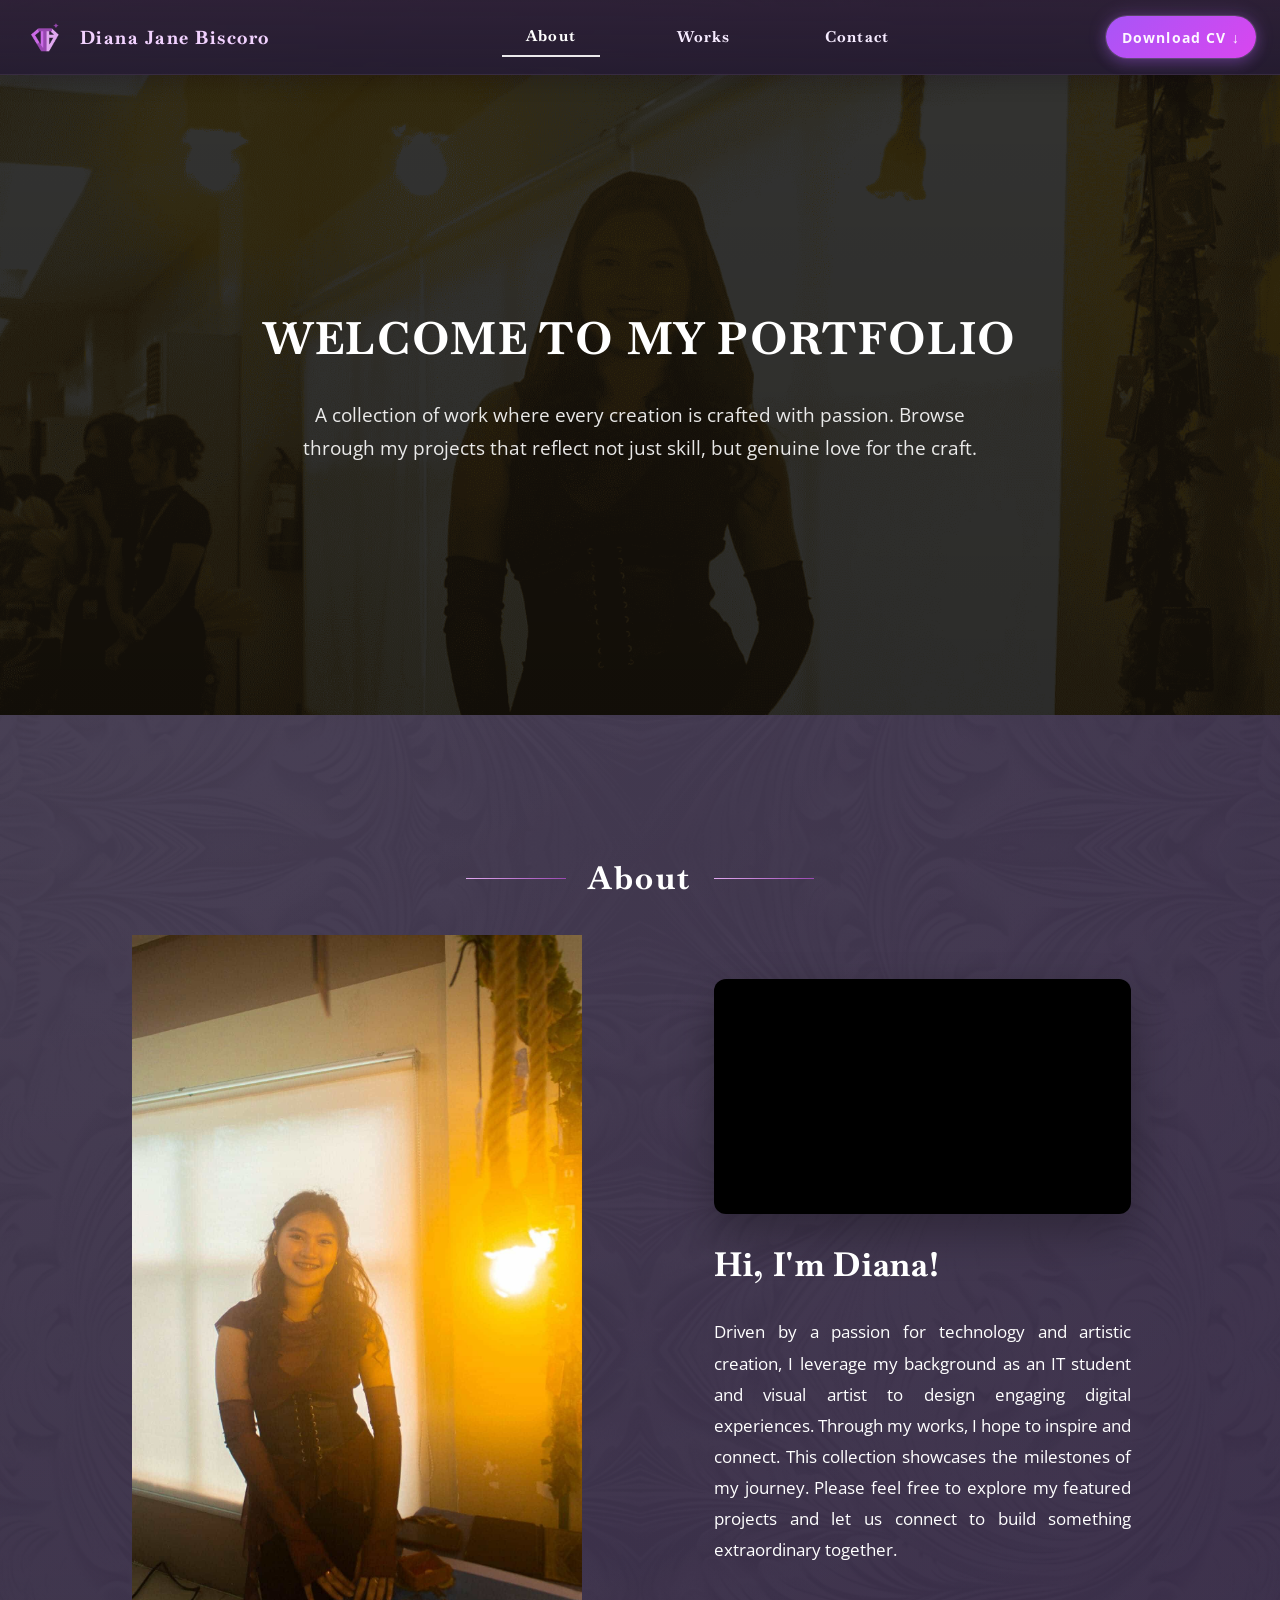
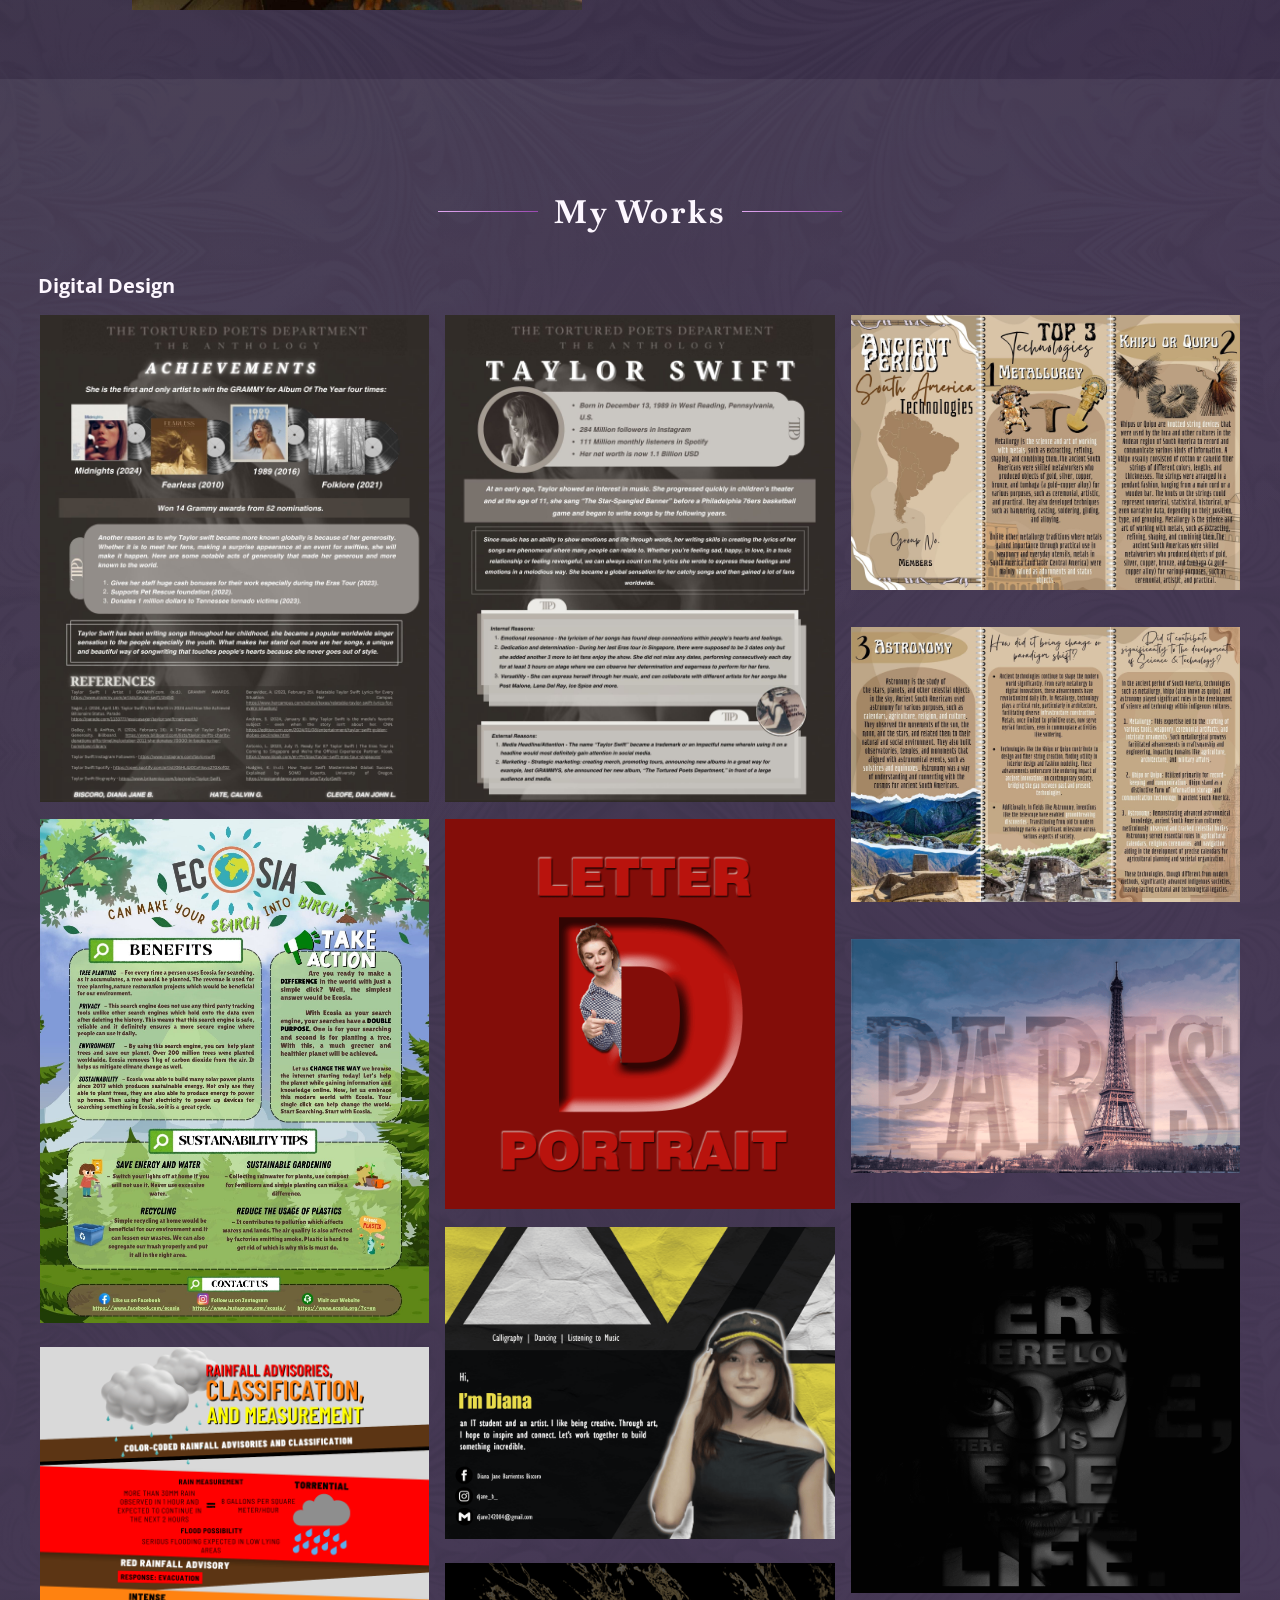
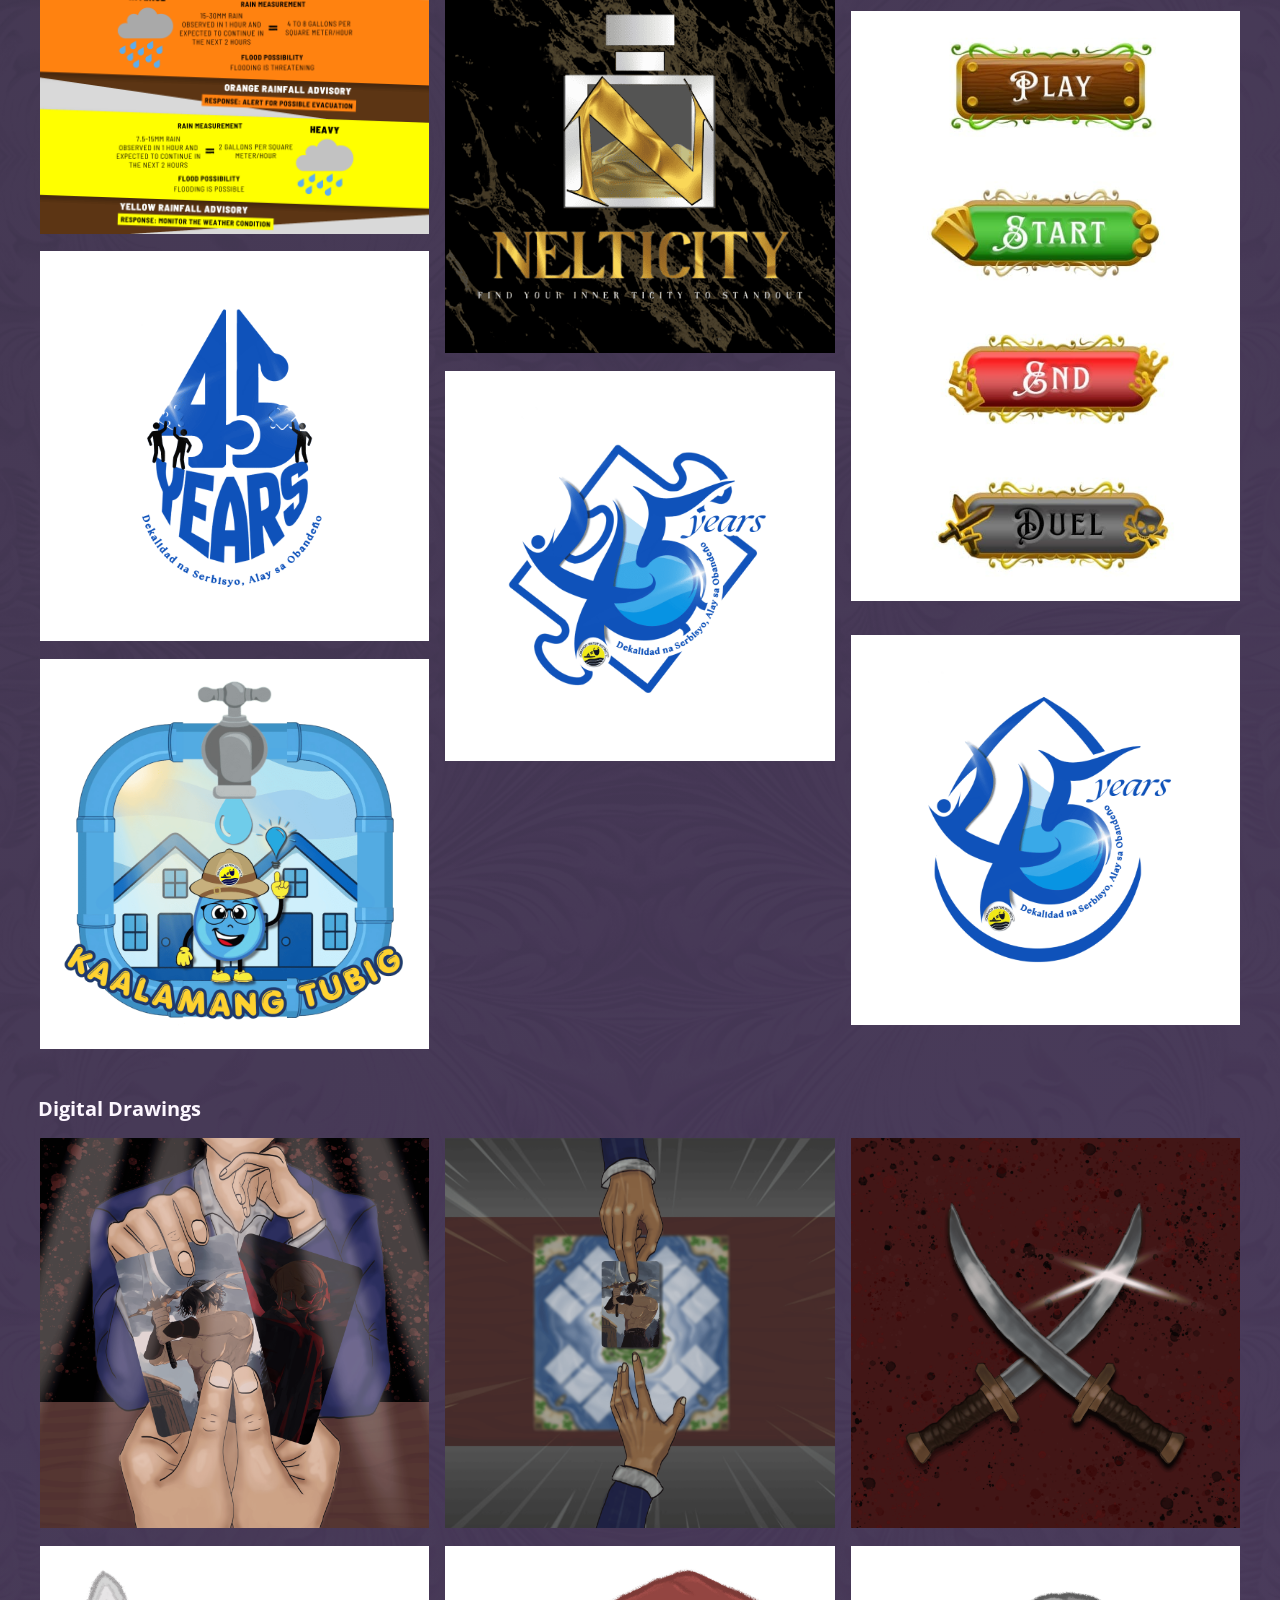
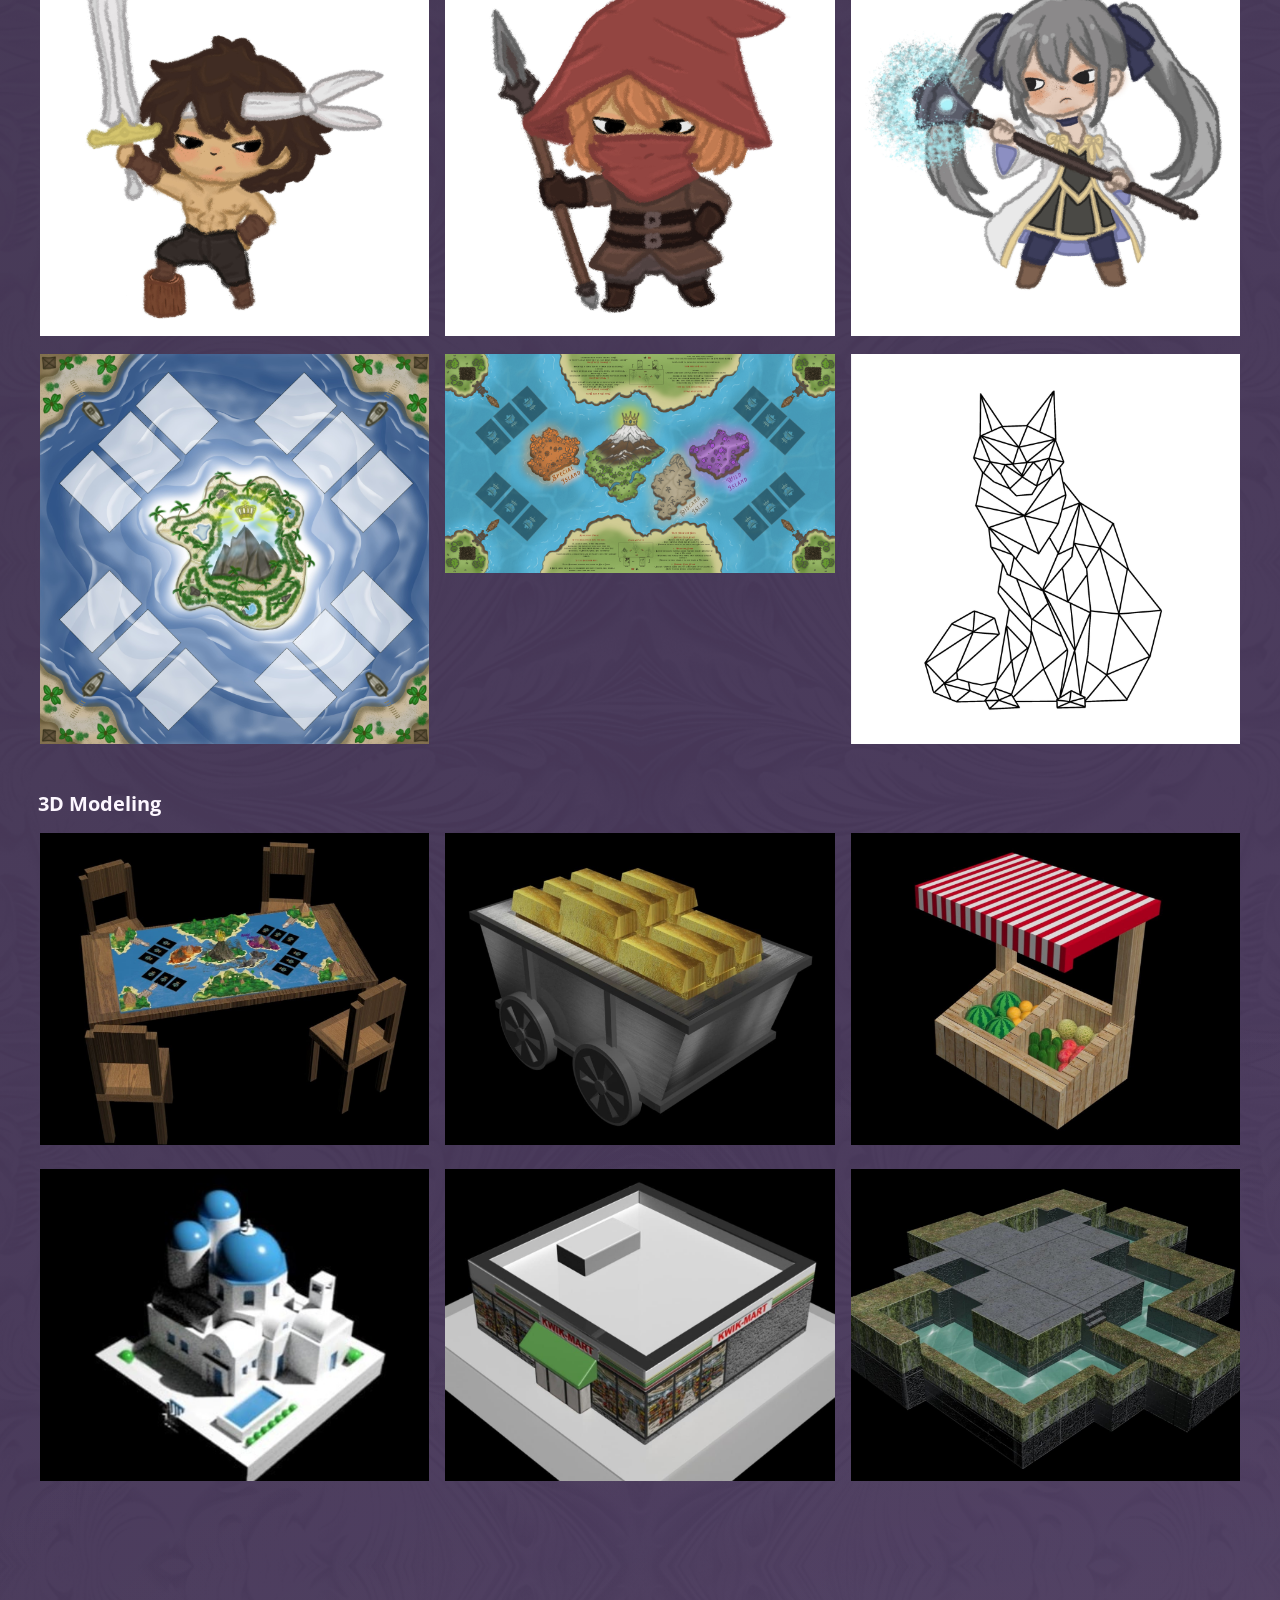
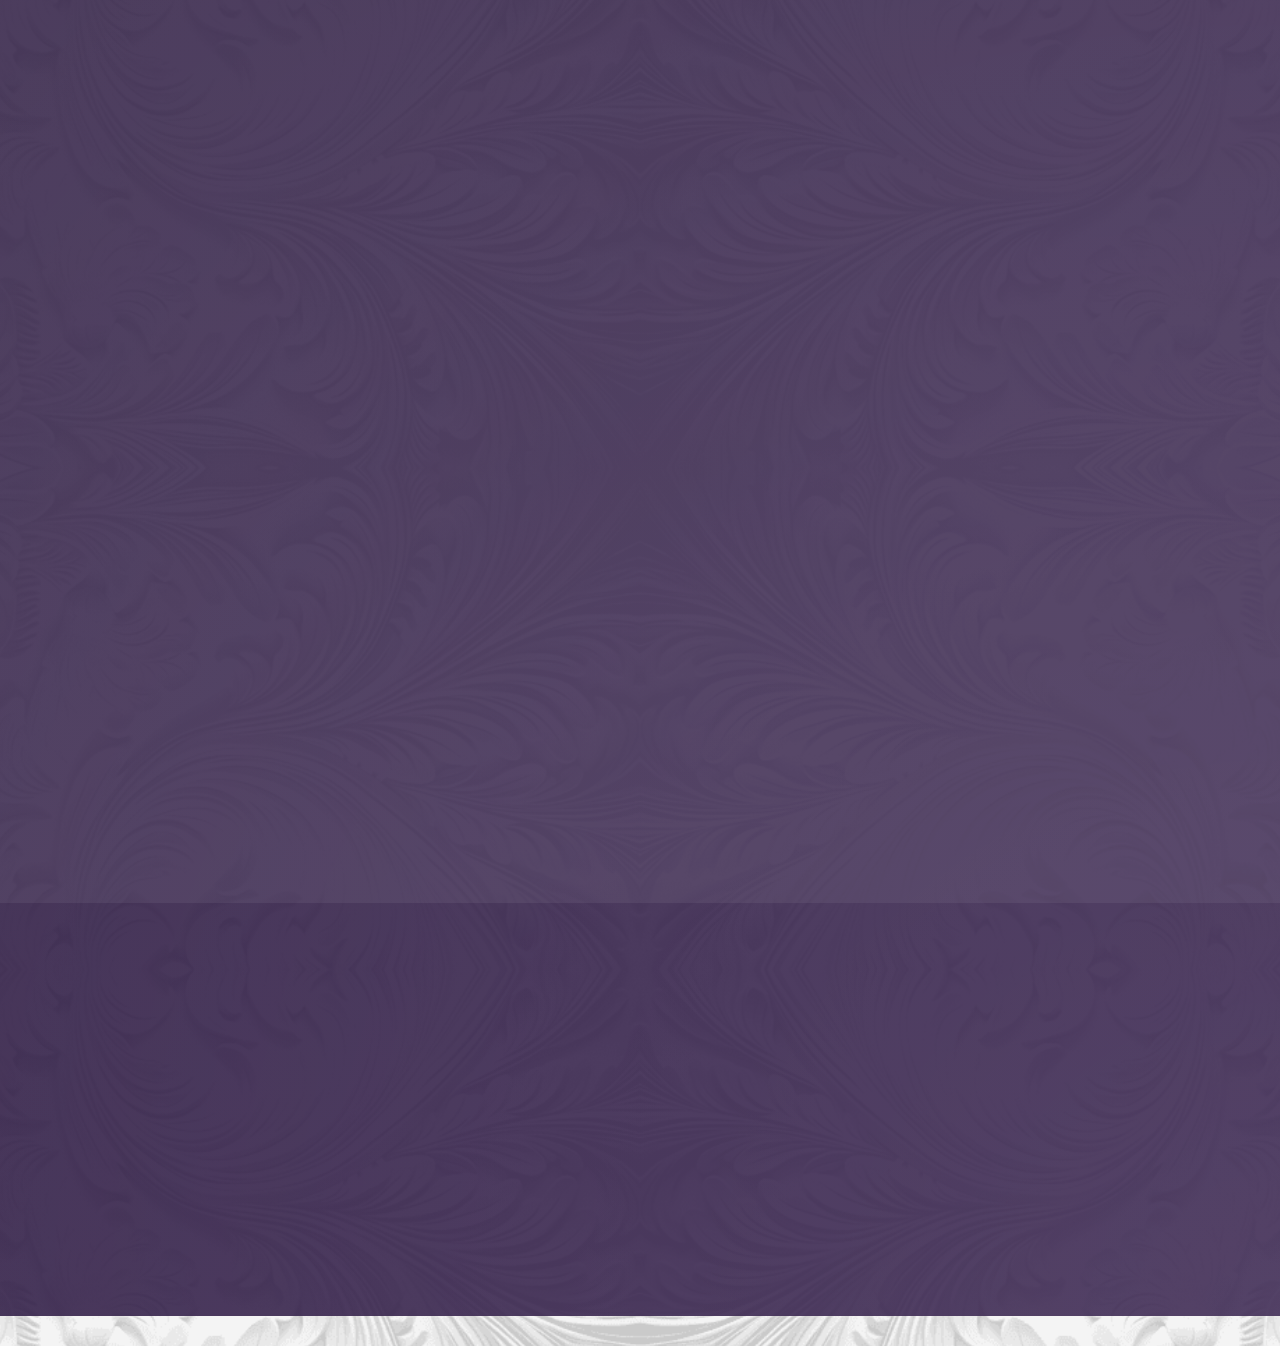
==== commit c69e6a9d: "Refine mobile portfolio navigation" ====
--- a/index.html
+++ b/index.html
@@ -18,10 +18,10 @@
                     <div class="brand-name">Diana Jane Biscoro</div>
                 </div>
             </div>
-            <button class="nav-toggle" type="button" aria-label="Open navigation" aria-controls="site-navigation" aria-expanded="false">
-                <span class="nav-toggle-icon" aria-hidden="true"><span></span><span></span><span></span></span>
+            <button class="nav-toggle" type="button" aria-label="Open navigation menu" aria-expanded="false" aria-controls="site-nav">
+                <span class="menu-icon" aria-hidden="true"><span></span><span></span><span></span></span>
             </button>
-            <nav class="site-nav" id="site-navigation">
+            <nav class="site-nav" id="site-nav">
                 <a href="#about" class="active">About</a>
                 <a href="#works">Works</a>
                 <a href="#contact">Contact</a>
--- a/style.css
+++ b/style.css
@@ -102,35 +102,6 @@
     white-space: nowrap;
 }
 
-.nav-toggle {
-    display: none;
-    align-items: center;
-    justify-content: center;
-    width: 48px;
-    height: 48px;
-    padding: 0;
-    border: 1px solid rgba(255, 255, 255, 0.18);
-    border-radius: 8px;
-    background: rgba(255, 255, 255, 0.06);
-    color: var(--text);
-    cursor: pointer;
-}
-
-.nav-toggle-icon {
-    display: flex;
-    flex-direction: column;
-    gap: 5px;
-    width: 22px;
-}
-
-.nav-toggle-icon span {
-    width: 100%;
-    height: 2px;
-    border-radius: 2px;
-    background: currentColor;
-    transition: transform 0.2s ease, opacity 0.2s ease;
-}
-
 .site-nav {
     display: flex;
     align-items: center;
@@ -140,6 +111,34 @@
     flex-wrap: nowrap;
     justify-self: center;
     transform: translateX(clamp(48px, 5vw, 64px));
+}
+
+.nav-toggle {
+    display: none;
+    border: 0;
+    padding: 10px;
+    background: transparent;
+    color: var(--text);
+    cursor: pointer;
+}
+
+.menu-icon {
+    display: flex;
+    flex-direction: column;
+    gap: 5px;
+    width: 24px;
+}
+
+.menu-icon span {
+    width: 100%;
+    height: 2px;
+    background: currentColor;
+    transition: opacity 0.2s ease, transform 0.2s ease;
+}
+
+.nav-toggle:focus-visible {
+    outline: 2px solid var(--purple-light);
+    outline-offset: 3px;
 }
 
 .site-nav a {
@@ -810,10 +809,34 @@
         padding: 1rem 1rem 2rem;
     }
 
+    .nav-toggle {
+        position: absolute;
+        top: 1rem;
+        right: 1rem;
+        z-index: 1;
+        display: grid;
+        width: 44px;
+        height: 44px;
+        place-items: center;
+    }
+
+    .nav-toggle[aria-expanded="true"] .menu-icon span:first-child {
+        transform: translateY(7px) rotate(45deg);
+    }
+
+    .nav-toggle[aria-expanded="true"] .menu-icon span:nth-child(2) {
+        opacity: 0;
+    }
+
+    .nav-toggle[aria-expanded="true"] .menu-icon span:last-child {
+        transform: translateY(-7px) rotate(-45deg);
+    }
+
     .brand-wrap {
         grid-column: 1;
         grid-row: 1;
         justify-self: center;
+        transform: translateX(clamp(-24px, -5vw, -16px));
     }
 
     .brand-logo {
@@ -825,35 +848,16 @@
         font-size: clamp(1.2rem, 5vw, 1.8rem);
     }
 
-    .nav-toggle {
-        display: inline-flex;
+    .site-nav {
+        display: none;
         grid-column: 1;
         grid-row: 3;
-        justify-self: center;
-    }
-
-    .site-header.nav-open .nav-toggle-icon span:first-child {
-        transform: translateY(7px) rotate(45deg);
-    }
-
-    .site-header.nav-open .nav-toggle-icon span:nth-child(2) {
-        opacity: 0;
-    }
-
-    .site-header.nav-open .nav-toggle-icon span:last-child {
-        transform: translateY(-7px) rotate(-45deg);
-    }
-
-    .site-nav {
-        grid-column: 1;
-        grid-row: 4;
-        display: none;
         flex-direction: column;
         gap: 1rem;
         margin-top: 0.25rem;
     }
 
-    .site-header.nav-open .site-nav {
+    .site-nav.is-open {
         display: flex;
     }
 
@@ -867,12 +871,17 @@
 
     .header-cv-button {
         grid-column: 1;
-        grid-row: 2;
+        grid-row: 4;
         margin-top: 0.1rem;
     }
 
     .cv-button.header-cv-button {
+        display: none;
         justify-self: center;
+    }
+
+    .site-header.mobile-menu-open .cv-button.header-cv-button {
+        display: inline-flex;
     }
 
     .main,
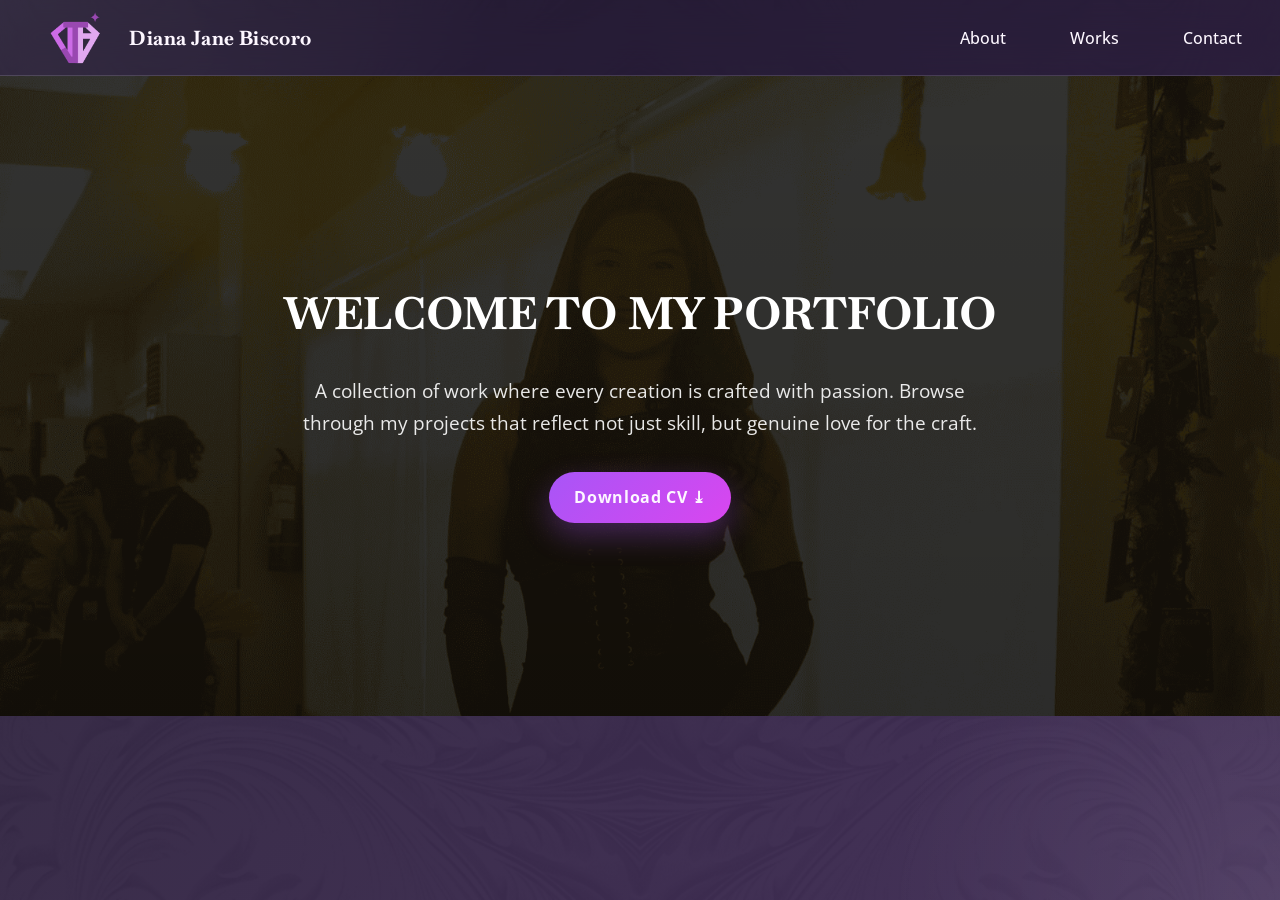
==== commit b9cd8fb9: "Update multipage portfolio and project gallery Co-authored-by: Copilot <223556219+Copilot@users.nore" ====
--- a/index.html
+++ b/index.html
@@ -10,25 +10,19 @@
 <body>
     <div class="page-shell" id="top">
         <header class="site-header">
-            <div class="brand-wrap">
+            <a class="brand-wrap" href="index.html" aria-label="Diana Jane Biscoro home">
                 <div class="brand-logo">
                     <img src="image/logo1.png" alt="Diana Jane Biscoro">
                 </div>
                 <div>
                     <div class="brand-name">Diana Jane Biscoro</div>
                 </div>
-            </div>
-            <button class="nav-toggle" type="button" aria-label="Open navigation menu" aria-expanded="false" aria-controls="site-nav">
-                <span class="menu-icon" aria-hidden="true"><span></span><span></span><span></span></span>
-            </button>
-            <nav class="site-nav" id="site-nav">
-                <a href="#about" class="active">About</a>
-                <a href="#works">Works</a>
-                <a href="#contact">Contact</a>
+            </a>
+            <nav class="site-nav">
+                <a href="about.html">About</a>
+                <a href="works.html">Works</a>
+                <a href="contact.html">Contact</a>
             </nav>
-            <a class="cv-button header-cv-button" href="Biscoro_CV.pdf" target="_blank" rel="noopener noreferrer" download>
-                Download CV ↓
-            </a>
         </header>
 
         <main>
@@ -38,164 +32,16 @@
                     <div class="main-text">
                         <h2>WELCOME TO MY PORTFOLIO</h2>
                         <p>A collection of work where every creation is crafted with passion. Browse through my projects that reflect not just skill, but genuine love for the craft.</p>
+                        <a class="cv-button" href="Biscoro_CV.pdf" target="_blank" rel="noopener noreferrer" download>
+                            Download CV ⤓
+                        </a>
                     </div>
                 </div>
             </section>
 
-            <section class="video-feature" aria-label="Featured video" id="about">
-                <div class="section-header reveal">
-                    <span class="small-line"></span>
-                    <h2>About</h2>
-                    <span class="small-line"></span>
-                </div>
-
-                <div class="about-grid">
-                    <div class="about-photo-panel">
-                        <img src="image/main.jpg" alt="Diana Jane Biscoro portrait" class="about-portrait reveal">
-                    </div>
-
-                    <div class="about-right-panel">
-                        <div class="video-wrap reveal">
-                            <iframe
-                                src="https://www.youtube.com/embed/EqQgEdXjDkQ?si=1Q1gYx9m8xD9JQ5U"
-                                title="Featured video"
-                                frameborder="0"
-                                allow="accelerometer; autoplay; clipboard-write; encrypted-media; gyroscope; picture-in-picture; web-share"
-                                referrerpolicy="strict-origin-when-cross-origin"
-                                allowfullscreen>
-                            </iframe>
-                        </div>
-                        <h1 class="reveal">Hi, I'm Diana!</h1>
-                        <p class="reveal">Driven by a passion for technology and artistic creation, I leverage my background as an IT student and visual artist to design engaging digital experiences. Through my works, I hope to inspire and connect. This collection showcases the milestones of my journey. Please feel free to explore my featured projects and let us connect to build something extraordinary together.</p>
-                    </div>
-                </div>
-            </section>
-
-            <section class="works" id="works">
-                <div class="section-header reveal">
-                    <span class="small-line"></span>
-                    <h2>My Works</h2>
-                    <span class="small-line"></span>
-                </div>
-
-                <div class="work-category reveal">
-                    <div class="category-title">Digital Design</div>
-                    <div class="work-grid digital-design-grid">
-                        <div class="work-card"><img src="image/dde1.jpg" alt="Digital design project 1" class="portfolio-image"></div>
-                        <div class="work-card"><img src="image/dde2.jpg" alt="Digital design project 2" class="portfolio-image"></div>
-                        <div class="work-card"><img src="image/dde3.jpg" alt="Digital design project 3" class="portfolio-image"></div>
-                        <div class="work-card"><img src="image/dde4.jpg" alt="Digital design project 4" class="portfolio-image"></div>
-                        <div class="work-card"><img src="image/dde5.jpg" alt="Digital design project 5" class="portfolio-image"></div>
-                        <div class="work-card"><img src="image/dde6.png" alt="Digital design project 6" class="portfolio-image"></div>
-                        <div class="work-card"><img src="image/dde7.png" alt="Digital design project 7" class="portfolio-image"></div>
-                        <div class="work-card"><img src="image/dde8.png" alt="Digital design project 8" class="portfolio-image"></div>
-                        <div class="work-card"><img src="image/dde9.png" alt="Digital design project 9" class="portfolio-image"></div>
-                        <div class="work-card"><img src="image/dde10.png" alt="Digital design project 10" class="portfolio-image"></div>
-                        <div class="work-card"><img src="image/dde11.png" alt="Digital design project 11" class="portfolio-image"></div>
-                        <div class="work-card"><img src="image/dde12.jpg" alt="Digital design project 12" class="portfolio-image"></div>
-                        <div class="work-card"><img src="image/dde13.png" alt="Digital design project 13" class="portfolio-image"></div>
-                        <div class="work-card"><img src="image/dde14.png" alt="Digital design project 14" class="portfolio-image"></div>
-                        <div class="work-card"><img src="image/dde15.png" alt="Digital design project 15" class="portfolio-image"></div>
-                        <div class="work-card"><img src="image/dde16.png" alt="Digital design project 16" class="portfolio-image"></div>
-                    </div>
-                </div>
-
-                <div class="work-category reveal">
-                    <div class="category-title">Digital Drawings</div>
-                    <div class="work-grid digital-design-grid digital-drawing-grid">
-                            <div class="work-card"><img src="image/ddr1.png" alt="Digital drawing 1" class="portfolio-image"></div>
-                            <div class="work-card"><img src="image/ddr2.png" alt="Digital drawing 2" class="portfolio-image"></div>
-                            <div class="work-card"><img src="image/ddr3.png" alt="Digital drawing 3" class="portfolio-image"></div>
-                            <div class="work-card"><img src="image/ddr4.jpg" alt="Digital drawing 4" class="portfolio-image"></div>
-                            <div class="work-card"><img src="image/ddr5.jpg" alt="Digital drawing 5" class="portfolio-image"></div>
-                            <div class="work-card"><img src="image/ddr6.jpg" alt="Digital drawing 6" class="portfolio-image"></div>
-                            <div class="work-card"><img src="image/ddr7.jpg" alt="Digital drawing 7" class="portfolio-image"></div>
-                            <div class="work-card"><img src="image/ddr8.png" alt="Digital drawing 8" class="portfolio-image"></div>
-                            <div class="work-card"><img src="image/ddr9.jpg" alt="Digital drawing 9" class="portfolio-image"></div>
-                    </div>
-                </div>
-
-                <div class="work-category reveal">
-                    <div class="category-title">3D Modeling</div>
-                    <div class="work-grid digital-design-grid digital-modeling-grid">
-                        <div class="work-card">
-                            <img src="image/3d1.jpg" alt="3D Project 1" class="portfolio-image">
-                        </div>
-                        <div class="work-card">
-                            <img src="image/3d2.jpg" alt="3D Project 2" class="portfolio-image">
-                        </div>
-                        <div class="work-card">
-                            <img src="image/3d3.jpg" alt="3D Project 3" class="portfolio-image">
-                        </div>
-                        <div class="work-card">
-                            <img src="image/3d4.jpg" alt="3D Project 4" class="portfolio-image">
-                        </div>
-                        <div class="work-card">
-                            <img src="image/3d5.jpg" alt="3D Project 5" class="portfolio-image">
-                        </div>
-                        <div class="work-card">
-                            <img src="image/3d6.jpg" alt="3D Project 6" class="portfolio-image">
-                        </div>
-                    </div>
-                </div>
-
-                <div class="work-category reveal">
-                    <div class="category-title">Web Development</div>
-                    <div class="work-grid web-grid web-project-grid">
-                        <div class="work-card">
-                            <img src="image/wp1.png" alt="Web Project 1" class="portfolio-image">
-                        </div>
-                        <div class="work-card">
-                            <img src="image/wp2.png" alt="Web Project 2" class="portfolio-image">
-                        </div>
-                        <div class="work-card">
-                            <img src="image/wp3.png" alt="Web Project 3" class="portfolio-image">
-                        </div>
-                    </div>
-                </div>
-            </section>
-
-            <section class="contact reveal" id="contact">
-                <div class="section-header reveal">
-                    <span class="small-line"></span>
-                    <h2>Contact Me</h2>
-                    <span class="small-line"></span>
-                </div>
-                <p class="contact-intro">Let's collaborate! Reach out and tell me about your vision.</p>
-                <div class="social-row">
-                    <div class="social-links" aria-label="Social links">
-                        <a class="social-link facebook" href="https://www.facebook.com/djane.b.04/" target="_blank" rel="noopener noreferrer">
-                            <span class="social-mark" aria-hidden="true">f</span>
-                            <span>Facebook</span>
-                        </a>
-                        <a class="social-link gmail" href="mailto:dianabiscoro11@gmail.com">
-                            <img src="image/email-icon.png" alt="">
-                            <span>Gmail</span>
-                        </a>
-                        <a class="social-link linkedin" href="https://www.linkedin.com/in/dianabiscoro11/" target="_blank" rel="noopener noreferrer">
-                            <img src="image/linkedin-icon.png" alt="">
-                            <span>LinkedIn</span>
-                        </a>
-                    </div>
-                    <a href="#top" class="logo-top-link" aria-label="Back to top">
-                        <img src="image/logo2.png" alt="Diana Jane Biscoro">
-                    </a>
-                </div>
-                <footer class="site-footer">Diana Jane Biscoro © 2026</footer>
-            </section>
         </main>
-    </div>
-    <!-- Lightbox modal for project images -->
-    <div id="lightbox" class="lightbox" aria-hidden="true">
-        <div class="lightbox-backdrop" data-dismiss></div>
-        <div class="lightbox-content" role="dialog" aria-modal="true">
-            <button class="lightbox-close" aria-label="Close">×</button>
-            <div class="lightbox-slides">
-                <img src="image/dde1.jpg" id="lightbox-img" class="lightbox-img" alt="Graphic">
-            </div>
-        </div>
     </div>
 
     <script src="script.js"></script>
-    </body>
+</body>
 </html>
--- a/style.css
+++ b/style.css
@@ -52,37 +52,34 @@
 }
 
 header.site-header {
-    display: grid;
-    grid-template-columns: 1fr auto 1fr;
-    align-items: center;
-    width: 100%;
-    padding: 1rem 1.5rem;
+    display: flex;
+    justify-content: space-between;
+    align-items: center;
+    width: 100%;
+    padding: 0 3%;
     position: sticky;
     top: 0;
     z-index: 10;
-    background: linear-gradient(180deg, rgba(43, 30, 52, 0.92), rgba(32, 23, 43, 0.86));
-    backdrop-filter: blur(10px);
-    -webkit-backdrop-filter: blur(10px);
-    border-bottom: 1px solid rgba(255, 255, 255, 0.05);
-    box-shadow: 0 8px 18px rgba(16, 10, 25, 0.18);
+    background: rgba(20, 13, 36, 0.45);
+    backdrop-filter: blur(16px);
+    border-bottom: 1px solid var(--border);
 }
 
 .brand-wrap {
     display: flex;
     align-items: center;
-    justify-content: flex-start;
-    gap: 14px;
-    min-width: 0;
+    gap: 16px;
+    padding: 0;
+    color: var(--text);
+    text-decoration: none;
 }
 
 .brand-logo {
-    width: 42px;
-    height: 42px;
+    width: 75px;
+    height: 75px;
     overflow: hidden;
     display: grid;
     place-items: center;
-    border-radius: 0;
-    background: transparent;
 }
 
 .brand-logo img {
@@ -93,121 +90,35 @@
 }
 
 .brand-name {
-    font-size: clamp(1.1rem, 1.45vw, 1.6rem);
-    letter-spacing: 0.08em;
+    font-size: 1.25rem;
+    letter-spacing: 0.02em;
     font-weight: 700;
-    color: #f2d2ff;
-    font-family: 'Baskervville', Georgia, serif;
-    line-height: 1.2;
-    white-space: nowrap;
 }
 
 .site-nav {
     display: flex;
     align-items: center;
-    justify-content: center;
-    gap: clamp(0.8rem, 1.8vw, 1.6rem);
-    width: auto;
-    flex-wrap: nowrap;
-    justify-self: center;
-    transform: translateX(clamp(48px, 5vw, 64px));
-}
-
-.nav-toggle {
-    display: none;
-    border: 0;
-    padding: 10px;
-    background: transparent;
+    gap: 4rem;
+}
+
+.site-nav a {
     color: var(--text);
-    cursor: pointer;
-}
-
-.menu-icon {
-    display: flex;
-    flex-direction: column;
-    gap: 5px;
-    width: 24px;
-}
-
-.menu-icon span {
-    width: 100%;
-    height: 2px;
-    background: currentColor;
-    transition: opacity 0.2s ease, transform 0.2s ease;
-}
-
-.nav-toggle:focus-visible {
-    outline: 2px solid var(--purple-light);
-    outline-offset: 3px;
-}
-
-.site-nav a {
-    position: relative;
-    min-width: 130px;
-    padding: 0.5rem 0.3rem;
-    border-radius: 0;
-    background: transparent;
-    color: #f6ebff;
     text-decoration: none;
-    font-family: 'Baskervville', Georgia, serif;
-    font-size: clamp(0.9rem, 1.2vw, 1.2rem);
-    font-weight: 700;
-    line-height: 1.2;
-    letter-spacing: 0.08em;
-    text-align: center;
-    transition: color 0.2s ease, transform 0.2s ease;
-    box-shadow: none;
-}
-
-.cv-button.header-cv-button {
-    min-width: unset;
-    margin: 0;
-    height: 42px;
-    min-height: 42px;
-    padding: 0.5rem 1rem;
-    border-radius: 999px;
-    background: linear-gradient(135deg, var(--accent), var(--accent-2));
-    color: var(--text);
-    font-size: 0.9rem;
-    letter-spacing: 0.08em;
-    box-shadow: 0 0 0 1px rgba(255,255,255,0.12), 0 5px 14px rgba(168, 85, 247, 0.22), 0 0 18px rgba(196, 125, 255, 0.26);
-    justify-self: end;
-    display: inline-flex;
-    align-items: center;
-    justify-content: center;
-}
-
-.site-nav a::after {
-    content: "";
-    position: absolute;
-    left: 12%;
-    right: 12%;
-    bottom: -4px;
-    height: 2px;
-    background: rgba(255, 255, 255, 0.9);
-    transform: scaleX(0);
-    transform-origin: center;
-    transition: transform 0.2s ease;
+    font-weight: 500;
+    transition: color 0.25s ease, transform 0.25s ease;
 }
 
 .site-nav a.active,
 .site-nav a:hover,
 .site-nav a:focus-visible {
-    color: #ffffff;
+    color: var(--purple-light);
     transform: translateY(-1px);
-    box-shadow: none;
-}
-
-.site-nav a.active::after,
-.site-nav a:hover::after,
-.site-nav a:focus-visible::after {
-    transform: scaleX(1);
 }
 
 .page-shell {
     width: 100%;
     max-width: 1920px;
-    min-height: 1400px;
+    min-height: 100vh;
     margin: 0 auto;
 }
 
@@ -254,7 +165,6 @@
 .main-text h2 {
     font-size: clamp(2.5rem, 3.5vw, 5rem);
     line-height: 2;
-    letter-spacing: 0.04em;
     margin: 0;
     color: #ffffff;
     font-weight: 700;
@@ -272,7 +182,7 @@
 
 .cv-button {
     display: inline-block;
-    margin: 0;
+    margin: 0 auto 0;
     padding: 0.9rem 1.6rem;
     border-radius: 999px;
     background: linear-gradient(135deg, var(--accent), var(--accent-2));
@@ -282,7 +192,6 @@
     letter-spacing: 0.04em;
     box-shadow: 0 12px 30px rgba(168, 85, 247, 0.32);
     transition: transform 0.25s ease, box-shadow 0.25s ease;
-    justify-self: end;
 }
 
 .cv-button:hover {
@@ -290,10 +199,6 @@
     box-shadow: 0 16px 35px rgba(168, 85, 247, 0.42);
 }
 
-.cv-button.header-cv-button:hover {
-    box-shadow: 0 0 0 1px rgba(255,255,255,0.18), 0 9px 18px rgba(168, 85, 247, 0.32), 0 0 22px rgba(196, 125, 255, 0.38);
-}
-
 .works {
     width: 100%;
     margin: 0;
@@ -307,7 +212,7 @@
     justify-content: center;
     gap: 16px;
     margin-bottom: 2.5rem;
-    padding-top: 7rem;
+    padding-top: 2.5rem;
 }
 
 .section-header h2 {
@@ -335,43 +240,34 @@
 
 .work-grid {
     display: flex;
+    gap: 1rem;
+}
+
+.web-grid {
+    justify-content: center;
+}
+
+.web-project-grid .work-card {
+    flex-basis: min(350px, max(320px, 28vw));
+    min-height: 197px;
+}
+
+.digital-design-grid {
+    display: flex;
     flex-wrap: wrap;
-    gap: 1rem;
-}
-
-.web-grid {
-    justify-content: center;
-    align-items: stretch;
-}
-
-.web-project-grid .work-card {
-    flex-basis: min(430px, max(360px, 32vw));
-    min-height: 240px;
-}
-
-.digital-design-grid,
-.digital-drawing-grid,
-.digital-modeling-grid {
-    display: grid;
-    grid-template-columns: repeat(3, minmax(0, 1fr));
-    grid-auto-rows: 8px;
-    grid-auto-flow: dense;
-    gap: 1rem;
+    justify-content: center;
+    gap: 1.5rem;
     width: min(100%, 1200px);
     margin-inline: auto;
 }
 
-.digital-design-grid .work-card,
-.digital-drawing-grid .work-card,
-.digital-modeling-grid .work-card {
-    display: block;
-    width: 100%;
-    min-height: 0;
-    height: auto;
-    overflow: visible;
+.digital-design-grid .work-card {
+    flex: 0 1 280px;
+    min-height: 158px;
 }
 
 .work-card {
+    position: relative;
     flex: 0 0 min(320px, 78vw);
     min-height: 180px;
     border-radius: 0;
@@ -393,7 +289,7 @@
 
 .video-feature {
     width: 100%;
-    padding: 2rem clamp(1.25rem, 3vw, 3rem) 4rem;
+    padding: 0 clamp(1.25rem, 3vw, 3rem) 4rem;
     background: transparent;
     color: #fff;
     display: flex;
@@ -511,18 +407,37 @@
     display: block;
     border-radius: 16px;
     cursor: pointer;
-    transition: transform 0.2s ease, filter 0.2s ease;
-}
-
-.digital-design-grid .portfolio-image,
-.web-grid .portfolio-image {
-    height: auto;
-    border-radius: 0;
-}
-
-.portfolio-image:hover {
+    transition: transform 0.25s ease, filter 0.25s ease;
+}
+
+.attendify-image {
+    object-fit: contain;
+}
+
+.work-card:hover .portfolio-image {
     transform: scale(1.02);
-    filter: brightness(1.05);
+    filter: brightness(0.45);
+}
+
+.project-title {
+    position: absolute;
+    inset: 0;
+    display: grid;
+    place-items: center;
+    padding: 1rem;
+    font-family: 'Baskervville', Georgia, serif;
+    color: #fff;
+    font-size: clamp(0.75rem, 1.1vw, 0.9rem);
+    font-weight: 700;
+    text-align: center;
+    text-shadow: 0 2px 8px rgba(0, 0, 0, 0.65);
+    opacity: 0;
+    pointer-events: none;
+    transition: opacity 0.25s ease;
+}
+
+.work-card:hover .project-title {
+    opacity: 1;
 }
 
 /* Lightbox / Modal styles */
@@ -576,12 +491,16 @@
 .lightbox-close { position: absolute; top: -40px; right: 0; }
 
 .contact {
+    display: flex;
+    flex-direction: column;
+    min-height: calc(100vh - 75px - 3rem);
     margin: 0 3rem 3rem;
     padding: 0 15px;
 }
 
 .contact .section-header {
-    margin-bottom: 1rem;
+    margin-top: auto;
+    margin-bottom: 2.5rem;
 }
 
 .contact-intro {
@@ -684,64 +603,39 @@
 }
 
 .site-footer {
-    margin-top: 1.5rem;
+    margin-top: auto;
+    padding-top: 1.5rem;
     text-align: center;
     color: rgba(255,255,255,0.6);
 }
 
 @media (max-width: 768px) {
-    .digital-design-grid {
-        grid-template-columns: repeat(2, minmax(0, 1fr));
-    }
-
     header.site-header {
-        grid-template-columns: auto 1fr auto;
-        align-items: center;
-        row-gap: 0.25rem;
-        padding: 0.9rem 1.5rem 0.8rem;
+        gap: 0.75rem;
+        padding: 0.35rem 1.5rem;
     }
 
     .brand-wrap {
-        gap: 0.9rem;
+        gap: 0.65rem;
     }
 
     .brand-logo {
-        width: 58px;
-        height: 58px;
+        width: 64px;
+        height: 64px;
     }
 
     .brand-name {
-        font-size: clamp(1.5rem, 2.8vw, 2.2rem);
+        font-size: 1rem;
         white-space: nowrap;
     }
 
     .site-nav {
-        gap: clamp(1.5rem, 3vw, 2.5rem);
-        grid-column: 1 / -1;
-        justify-self: center;
-        transform: none;
-        margin-top: 0.2rem;
+        gap: clamp(0.75rem, 2vw, 1.25rem);
+        margin-bottom:5px;
     }
 
     .site-nav a {
-        min-width: 110px;
-        font-size: clamp(1.15rem, 2.4vw, 1.7rem);
-        padding: 0.4rem 0.2rem;
-    }
-
-    .site-nav a::after {
-        left: 10%;
-        right: 10%;
-        bottom: -6px;
-    }
-
-    .header-cv-button {
-        grid-column: 3;
-        grid-row: 1;
-        justify-self: end;
-        height: 52px;
-        padding: 0.7rem 1rem;
-        font-size: 1.1rem;
+        font-size: 0.95rem;
     }
 
     .about-grid {
@@ -759,14 +653,6 @@
         padding: 1.25rem;
     }
 
-    .about-right-panel h1 {
-        text-align: center;
-    }
-
-    .about-right-panel p {
-        text-align: justify;
-    }
-
     .web-grid {
         flex-wrap: wrap;
         justify-content: center;
@@ -779,6 +665,7 @@
     }
 
     .contact {
+        min-height: calc(100vh - 76px - 3rem);
         margin-right: 1.5rem;
         margin-left: 1.5rem;
     }
@@ -795,93 +682,30 @@
 }
 
 @media (max-width: 480px) {
-    .digital-design-grid {
-        grid-template-columns: 1fr;
-    }
-
     .page-shell {
         padding: 0 2%;
     }
 
     header.site-header {
-        grid-template-columns: minmax(0, 1fr);
-        row-gap: 0.8rem;
-        padding: 1rem 1rem 2rem;
-    }
-
-    .nav-toggle {
-        position: absolute;
-        top: 1rem;
-        right: 1rem;
-        z-index: 1;
-        display: grid;
-        width: 44px;
-        height: 44px;
-        place-items: center;
-    }
-
-    .nav-toggle[aria-expanded="true"] .menu-icon span:first-child {
-        transform: translateY(7px) rotate(45deg);
-    }
-
-    .nav-toggle[aria-expanded="true"] .menu-icon span:nth-child(2) {
-        opacity: 0;
-    }
-
-    .nav-toggle[aria-expanded="true"] .menu-icon span:last-child {
-        transform: translateY(-7px) rotate(-45deg);
-    }
-
-    .brand-wrap {
-        grid-column: 1;
-        grid-row: 1;
-        justify-self: center;
-        transform: translateX(clamp(-24px, -5vw, -16px));
+        padding: 0 1rem;
     }
 
     .brand-logo {
-        width: 58px;
-        height: 58px;
+        width: 50px;
+        height: 50px;
     }
 
     .brand-name {
-        font-size: clamp(1.2rem, 5vw, 1.8rem);
+        font-size: 1rem;
     }
 
     .site-nav {
-        display: none;
-        grid-column: 1;
-        grid-row: 3;
-        flex-direction: column;
-        gap: 1rem;
-        margin-top: 0.25rem;
-    }
-
-    .site-nav.is-open {
-        display: flex;
+        gap: clamp(1.5rem, 8vw, 2rem);
     }
 
     .site-nav a {
-        min-width: auto;
-        min-width: 160px;
-        padding: 0.4rem 0.2rem;
-        font-size: 1.1rem;
-        margin-bottom: 0;
-    }
-
-    .header-cv-button {
-        grid-column: 1;
-        grid-row: 4;
-        margin-top: 0.1rem;
-    }
-
-    .cv-button.header-cv-button {
-        display: none;
-        justify-self: center;
-    }
-
-    .site-header.mobile-menu-open .cv-button.header-cv-button {
-        display: inline-flex;
+        font-size: 0.9rem;
+        margin-bottom:5px;
     }
 
     .main,
@@ -911,7 +735,7 @@
     .section-header {
         gap: 0.6rem;
         margin-bottom: 2rem;
-        padding-top: 2.5rem;
+        padding-top: 3rem;
     }
 
     .section-header h2,
@@ -924,7 +748,7 @@
     }
 
     .video-feature {
-        padding: 1.5rem 1rem 3rem;
+        padding: 0 1rem 3rem;
     }
 
     .video-feature .section-header {
@@ -953,7 +777,7 @@
     .about-right-panel p {
         font-size: 1rem;
         line-height: 1.7;
-        text-align: justify;
+        text-align: left;
     }
 
     .works {
@@ -969,7 +793,8 @@
     }
 
     .digital-design-grid .work-card {
-        min-height: 0;
+        flex-basis: min(250px, 78vw);
+        min-height: 141px;
     }
 
     .web-grid .work-card,
@@ -979,40 +804,32 @@
     }
 
     .contact {
+        min-height: calc(100svh - 50px - 2rem);
         margin: 0 0.75rem 2rem;
         padding: 0;
     }
 
+    .contact .section-header {
+        margin-bottom: 2rem;
+    }
+
     .contact-intro {
         font-size: 1rem;
     }
 
-    .social-row {
-        flex-direction: column;
+    .social-links {
         justify-content: center;
-        align-items: center;
-        gap: 1.5rem;
-    }
-
-    .social-links {
-        flex-direction: column;
-        align-items: center;
-        justify-content: center;
-        gap: 2rem;
-        width: 100%;
-        flex: none;
+        gap: 0.6rem;
     }
 
     .social-link {
-        flex: none;
-        width: 150px;
-        min-height: 62px;
-        padding: 0.6rem 0.8rem;
-        font-size: 0.95rem;
+        min-height: 48px;
+        padding: 0.45rem 0.55rem;
+        font-size: 0.85rem;
     }
 
     .logo-top-link img {
-        transform: scale(1.8);
+        transform: scale(1.2);
     }
 
     .site-footer {
